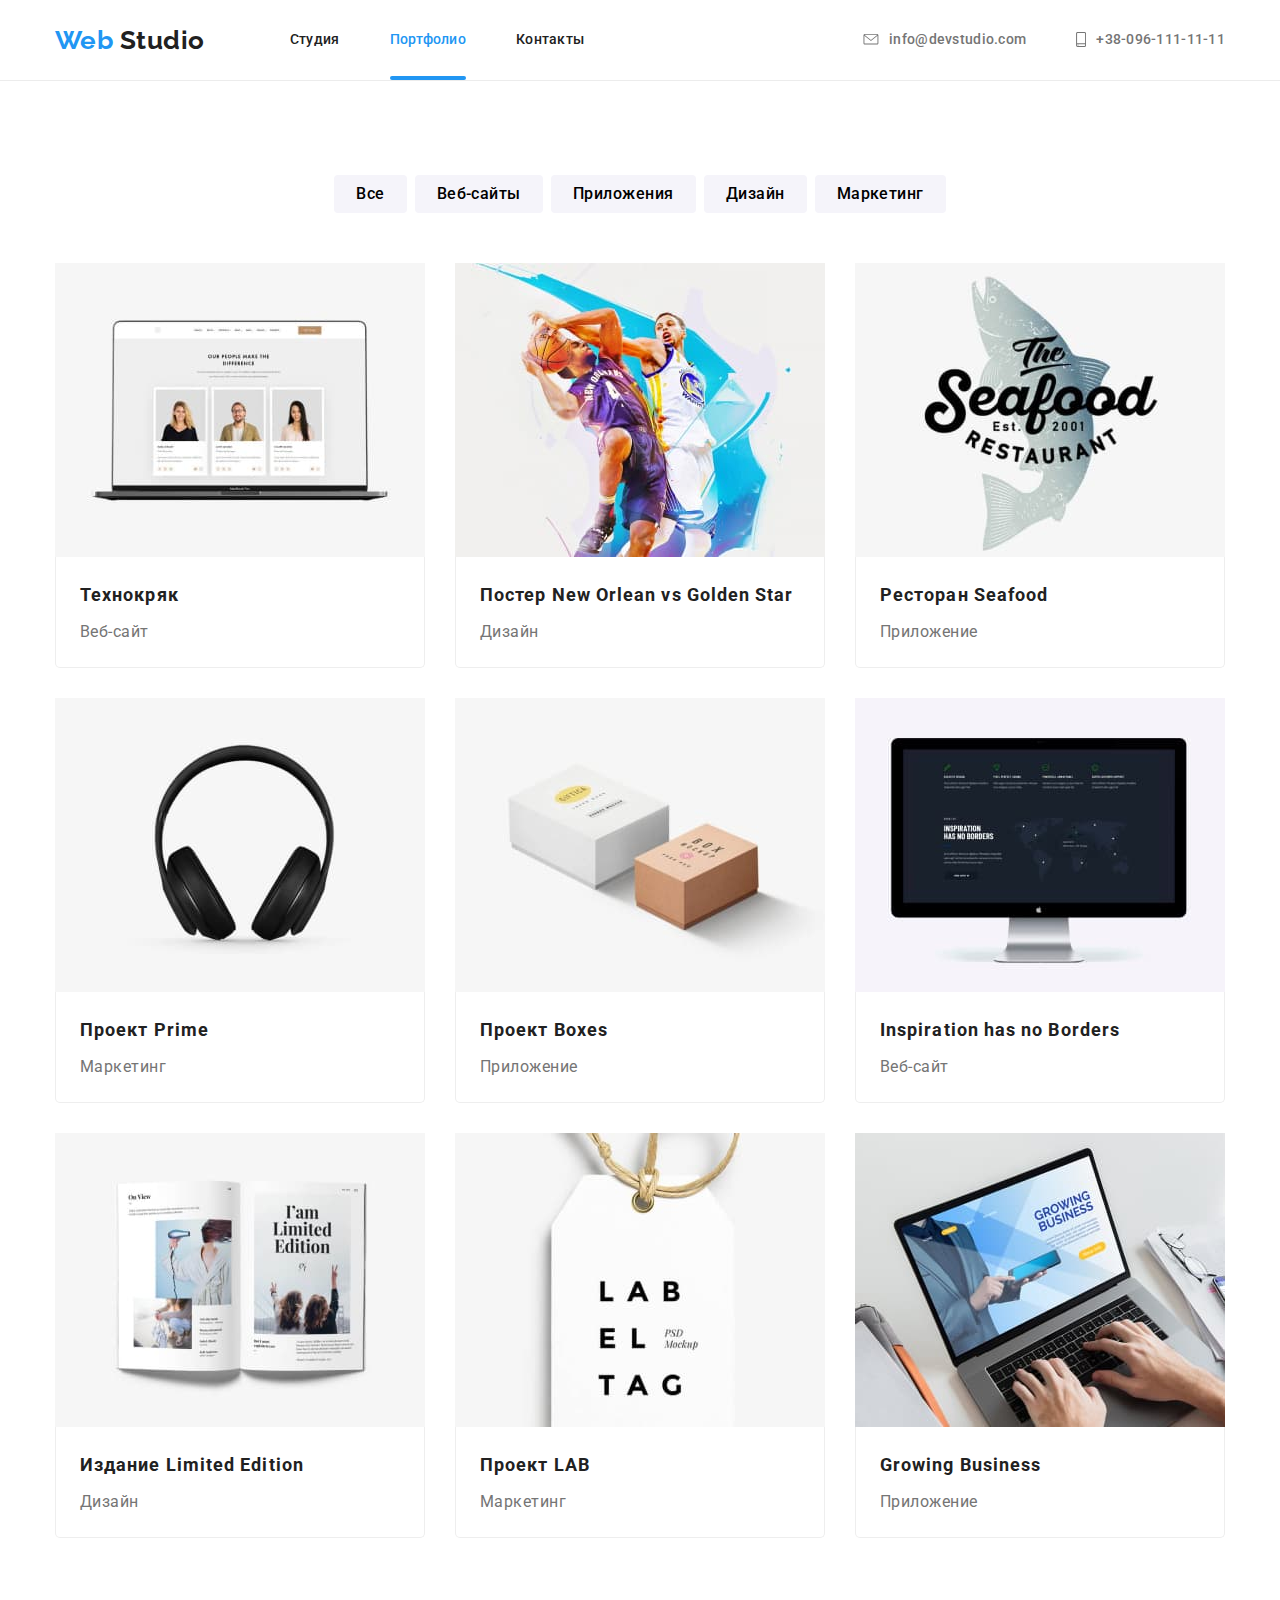
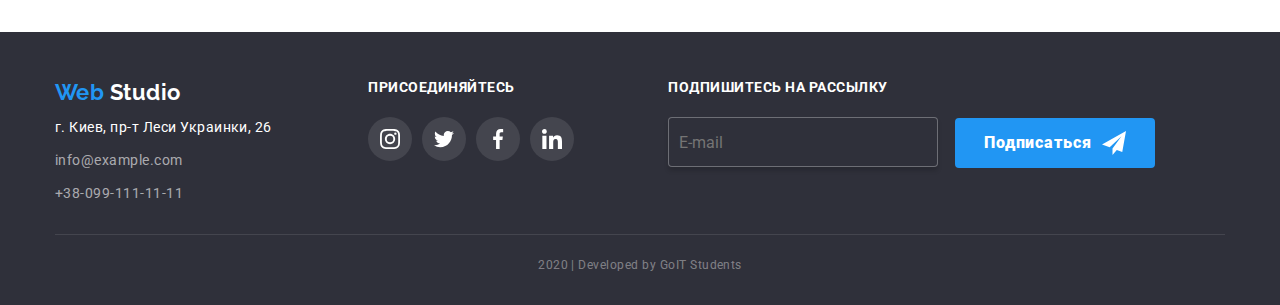
==== portfolio.html @ eb259136 "Делает копию седьмого дз" ====
<!DOCTYPE html>
<html lang="ru">
  <head>
    <meta charset="UTF-8" />
    <meta name="viewport" content="width=device-width, initial-scale=1.0" />
    <title>web studio</title>
    <link
      href="https://fonts.googleapis.com/css2?family=Raleway:wght@700&family=Roboto:wght@400;500;700;900&display=swap"
      rel="stylesheet"
    />
    <link
      rel="stylesheet"
      href="https://cdnjs.cloudflare.com/ajax/libs/modern-normalize/0.6.0/modern-normalize.min.css"
    />
    <link rel="stylesheet" href="./css/main.min.css" />
  </head>
  <body>
    <!-- Шапка сайта -->
    <header class="header">
      <div class="container style-header">
        <a href="./index.html" class="logo"> <span>web</span> studio </a>
        <nav>
          <ul class="navig">
            <li class="style">
              <a href="./index.html" class="link">Студия</a>
            </li>
            <li class="style">
              <a href="./portfolio.html" class="link link-current">Портфолио</a>
            </li>
            <li class="style"><a href="#" class="link">Контакты</a></li>
          </ul>
        </nav>
        <div class="contact">
          <ul class="navig">
            <li class="style">
              <a href="mailto:info@devstudio.com" class="link link-contact">
                <svg class="icon" width="16" height="11.2">
                  <use href="./images/sprite.svg#envelope"></use>
                </svg>
                info@devstudio.com</a
              >
            </li>
            <li class="style">
              <a href="tel:+380961111111" class="link link-contact">
                <svg class="icon" width="10" height="15">
                  <use href="./images/sprite.svg#smartphone"></use>
                </svg>
                +38-096-111-11-11</a
              >
            </li>
          </ul>
        </div>
      </div>
    </header>
    <main>
      <!-- Портфолио -->
      <section class="portfolio">
        <div class="container">
          <h1>Портфолио</h1>
          <ul class="choice">
            <li>
              <button type="button" class="choice-button">Все</button>
            </li>
            <li>
              <button type="button" class="choice-button">Веб-сайты</button>
            </li>
            <li>
              <button type="button" class="choice-button">Приложения</button>
            </li>
            <li>
              <button type="button" class="choice-button">Дизайн</button>
            </li>
            <li>
              <button type="button" class="choice-button">Маркетинг</button>
            </li>
          </ul>
          <ul class="choice-card">
            <li class="card-style">
              <a href="#">
                <div class="card-text">
                  <img
                    src="./images/img_1.jpg"
                    alt="Ноутбук"
                    width="370"
                    height="294"
                  />
                  <p class="text">
                    Технокряк это современная площадка распространения
                    коронавируса. Компании используют эту платформу для
                    цифрового шпионажа и атак на защищённые сервера конкурентов.
                  </p>
                </div>
                <div class="card-content">
                  <h2>Технокряк</h2>
                  <p>Веб-сайт</p>
                </div>
              </a>
            </li>
            <li class="card-style">
              <a href="#">
                <div class="card-text">
                  <img
                    src="./images/img_2.jpg"
                    alt="Баскетбол"
                    width="370"
                    height="294"
                  />
                  <p class="text">
                    Технокряк это современная площадка распространения
                    коронавируса. Компании используют эту платформу для
                    цифрового шпионажа и атак на защищённые сервера конкурентов.
                  </p>
                </div>
                <div class="card-content">
                  <h2>Постер New Orlean vs Golden Star</h2>
                  <p>Дизайн</p>
                </div>
              </a>
            </li>
            <li class="card-style">
              <a href="#">
                <div class="card-text">
                  <img
                    src="./images/img_3.jpg"
                    alt="Рыба"
                    width="370"
                    height="294"
                  />
                  <p class="text">
                    Технокряк это современная площадка распространения
                    коронавируса. Компании используют эту платформу для
                    цифрового шпионажа и атак на защищённые сервера конкурентов.
                  </p>
                </div>
                <div class="card-content">
                  <h2>Ресторан Seafood</h2>
                  <p>Приложение</p>
                </div>
              </a>
            </li>
            <li class="card-style">
              <a href="#">
                <div class="card-text">
                  <img
                    src="./images/img_4.jpg"
                    alt="Наушники"
                    width="370"
                    height="294"
                  />
                  <p class="text">
                    Технокряк это современная площадка распространения
                    коронавируса. Компании используют эту платформу для
                    цифрового шпионажа и атак на защищённые сервера конкурентов.
                  </p>
                </div>
                <div class="card-content">
                  <h2>Проект Prime</h2>
                  <p>Маркетинг</p>
                </div>
              </a>
            </li>
            <li class="card-style">
              <a href="#">
                <div class="card-text">
                  <img
                    src="./images/img_5.jpg"
                    alt="Две коробки"
                    width="370"
                    height="294"
                  />
                  <p class="text">
                    Технокряк это современная площадка распространения
                    коронавируса. Компании используют эту платформу для
                    цифрового шпионажа и атак на защищённые сервера конкурентов.
                  </p>
                </div>
                <div class="card-content">
                  <h2>Проект Boxes</h2>
                  <p>Приложение</p>
                </div>
              </a>
            </li>
            <li class="card-style">
              <a href="#">
                <div class="card-text">
                  <img
                    src="./images/img_6.jpg"
                    alt="Монитор"
                    width="370"
                    height="294"
                  />
                  <p class="text">
                    Технокряк это современная площадка распространения
                    коронавируса. Компании используют эту платформу для
                    цифрового шпионажа и атак на защищённые сервера конкурентов.
                  </p>
                </div>
                <div class="card-content">
                  <h2>Inspiration has no Borders</h2>
                  <p>Веб-сайт</p>
                </div>
              </a>
            </li>
            <li class="card-style">
              <a href="#">
                <div class="card-text">
                  <img
                    src="./images/img_7.jpg"
                    alt="Книга"
                    width="370"
                    height="294"
                  />
                  <p class="text">
                    Технокряк это современная площадка распространения
                    коронавируса. Компании используют эту платформу для
                    цифрового шпионажа и атак на защищённые сервера конкурентов.
                  </p>
                </div>
                <div class="card-content">
                  <h2>Издание Limited Edition</h2>
                  <p>Дизайн</p>
                </div>
              </a>
            </li>
            <li class="card-style">
              <a href="#">
                <div class="card-text">
                  <img
                    src="./images/img_8.jpg"
                    alt="Бирка"
                    width="370"
                    height="294"
                  />
                  <p class="text">
                    Технокряк это современная площадка распространения
                    коронавируса. Компании используют эту платформу для
                    цифрового шпионажа и атак на защищённые сервера конкурентов.
                  </p>
                </div>
                <div class="card-content">
                  <h2>Проект LAB</h2>
                  <p>Маркетинг</p>
                </div>
              </a>
            </li>
            <li class="card-style">
              <a href="#">
                <div class="card-text">
                  <img
                    src="./images/img_9.jpg"
                    alt="Ноутбук"
                    width="370"
                    height="294"
                  />
                  <p class="text">
                    Технокряк это современная площадка распространения
                    коронавируса. Компании используют эту платформу для
                    цифрового шпионажа и атак на защищённые сервера конкурентов.
                  </p>
                </div>
                <div class="card-content">
                  <h2>Growing Business</h2>
                  <p>Приложение</p>
                </div>
              </a>
            </li>
          </ul>
        </div>
      </section>
    </main>
    <!-- Подвал сайта -->
    <footer class="footer">
      <div class="container">
        <div class="footer-style">
          <div class="contacts-style">
            <a href="./index.html" class="footer-logo"
              ><span>web</span> studio</a
            >
            <address>
              <ul>
                <li class="address">г. Киев, пр-т Леси Украинки, 26</li>
                <li>
                  <a class="mail" href="mailto:info@example.com"
                    >info@example.com</a
                  >
                </li>
                <li>
                  <a class="tel" href="tel:+380991111111">+38-099-111-11-11</a>
                </li>
              </ul>
            </address>
          </div>
          <div class="social-style">
            <b>присоединяйтесь</b>
            <ul class="social">
              <li>
                <a href="https://www.instagram.com" class="main-link">
                  <svg width="20" height="20">
                    <use href="./images/sprite.svg#instagram"></use>
                  </svg>
                </a>
              </li>
              <li>
                <a href="https://www.twitter.com" class="main-link">
                  <svg width="20" height="20">
                    <use href="./images/sprite.svg#twitter"></use>
                  </svg>
                </a>
              </li>
              <li>
                <a href="https://www.facebook.com" class="main-link">
                  <svg width="20" height="20">
                    <use href="./images/sprite.svg#facebook"></use>
                  </svg>
                </a>
              </li>
              <li>
                <a href="https://www.linkedin.com" class="main-link">
                  <svg width="20" height="20">
                    <use href="./images/sprite.svg#linkedin"></use>
                  </svg>
                </a>
              </li>
            </ul>
          </div>
          <div class="form-style">
            <b>подпишитесь на рассылку</b>
            <input type="email" placeholder="E-mail" value="" name="email" />
            <button type="button" class="button-footer">Подписаться</button>
          </div>
        </div>
        <div>
          <p>2020 | Developed by GoIT Students</p>
        </div>
      </div>
    </footer>
  </body>
</html>
---- css/main.min.css ----
.header{background-color:#fff}body{color:#212121;background-color:#fff;font-family:roboto, sans-serif;letter-spacing:0.03em}a{text-decoration:none}ul{margin-top:0;margin-bottom:0;padding-left:0;list-style-type:none}h2{font-weight:700;font-size:36px;line-height:1.17;text-align:center}.container{margin-left:auto;margin-right:auto;width:1200px;padding-left:15px;padding-right:15px}img{display:block;width:100%;height:auto}.logo{margin-right:85px;color:#212121;font-family:Raleway, sans-serif;font-weight:700;font-size:26px;line-height:1.19;text-transform:capitalize}.logo span{color:#2196f3}.link{display:-webkit-box;display:-ms-flexbox;display:flex;position:relative;padding-top:32px;padding-bottom:32px;color:#212121;-webkit-transition-property:color;transition-property:color;-webkit-transition-duration:250ms;transition-duration:250ms;-webkit-transition-timing-function:cubic-bezier(0.4, 0, 0.2, 1);transition-timing-function:cubic-bezier(0.4, 0, 0.2, 1)}.link:focus,.link:hover,.link-current{color:#2196f3;fill:#2196f3}.navig .link-current::after{content:"";position:absolute;bottom:0;width:100%;height:4px;background-color:#2196f3;border-radius:2px}.link-contact{color:#757575;fill:#757575;display:-webkit-box;display:-ms-flexbox;display:flex;-webkit-box-align:center;-ms-flex-align:center;align-items:center;-webkit-transition-duration:250ms;transition-duration:250ms;-webkit-transition-timing-function:cubic-bezier(0.4, 0, 0.2, 1);transition-timing-function:cubic-bezier(0.4, 0, 0.2, 1)}.navig{display:-webkit-box;display:-ms-flexbox;display:flex;font-weight:500;font-size:14px;line-height:1.14;letter-spacing:0.02em}.navig .style+.style{margin-left:50px}.contact{margin-left:auto}.contact .icon{margin-right:10px;overflow:visible}.style-header{display:-webkit-box;display:-ms-flexbox;display:flex;-webkit-box-align:center;-ms-flex-align:center;align-items:center}.hero{text-align:center;height:600px;max-width:1600px;margin-left:auto;margin-right:auto;background-image:-webkit-gradient(linear, left top, right top, from(rgba(47,48,58,0.8)), to(rgba(47,48,58,0.8))),url(../images/hero.jpg);background-image:linear-gradient(to right, rgba(47,48,58,0.8), rgba(47,48,58,0.8)),url(../images/hero.jpg);background-repeat:no-repeat;background-position:center;background-size:cver}.hero h1{margin-top:0px;margin-bottom:46px;padding-top:200px;color:#fff;font-weight:900;font-size:44px;line-height:1.36;text-align:center;letter-spacing:0.06em;text-transform:uppercase}.button{border:4px solid #2196f3;border-radius:4px;padding:6px 28px;color:#fff;background-color:#2196f3;font-weight:700;font-size:16px;line-height:1.15;letter-spacing:0.06em}section.features{padding-top:94px;background-color:#fff}section.features ul{display:-webkit-box;display:-ms-flexbox;display:flex}section.features li{width:calc((100% - 30px * 3) / 4)}section.features li+li{margin-left:30px}section.features h2{font-size:0;margin-top:0}section.features h3{margin-top:0;margin-bottom:10px;font-weight:700;font-size:14px;line-height:1.14;text-transform:uppercase}section.features p{margin:0;color:#757575;font-size:14px;line-height:1.71}section.features a{display:block;width:270px;height:120px;margin-bottom:30px;background-color:#f5f4fa}section.features div.background{display:-webkit-box;display:-ms-flexbox;display:flex;-webkit-box-align:center;-ms-flex-align:center;align-items:center;-webkit-box-pack:center;-ms-flex-pack:center;justify-content:center;width:100%;height:120px;margin-bottom:30px;background:#f5f4fa;border-radius:4px}.background .icon{width:70px;height:70px}section.occupation{padding-bottom:94px;padding-top:94px}section.occupation h2{margin-top:0;margin-bottom:50px}section.occupation h3{margin:0;padding-top:27px;padding-bottom:27px;color:#fff;font-weight:700;font-size:14px;line-height:1.14;text-transform:uppercase}section.occupation ul{display:-webkit-box;display:-ms-flexbox;display:flex;padding:0}section.occupation li{position:relative;width:calc((100% - 30px * 2) / 3)}section.occupation li+li{margin-left:30px}.description{position:absolute;text-align:center;bottom:0;width:100%;height:70px;background:rgba(47,48,58,0.8)}section.team{padding-top:94px;padding-bottom:94px;background-color:#f5f4fa}section.team h2{margin-top:0;margin-bottom:50px}.card h3{margin-top:0;margin-bottom:10px;text-align:center;font-weight:500;font-size:16px;line-height:1.19}.team .card{display:-webkit-box;display:-ms-flexbox;display:flex}.team .card p{margin-top:0;margin-bottom:28px;text-align:center;font-size:16px;line-height:1.19;color:#757575}.team .card img{margin-bottom:30px}.team .card>li{padding-bottom:24px;width:calc((100% - 30px * 3) / 4);background-color:#fff;-webkit-box-shadow:0px 2px 1px rgba(0,0,0,0.2),0px 1px 1px rgba(0,0,0,0.14),0px 1px 3px rgba(0,0,0,0.12);box-shadow:0px 2px 1px rgba(0,0,0,0.2),0px 1px 1px rgba(0,0,0,0.14),0px 1px 3px rgba(0,0,0,0.12)}.team .card li+li{margin-left:30px}.team .social{display:-webkit-box;display:-ms-flexbox;display:flex;-webkit-box-pack:center;-ms-flex-pack:center;justify-content:center}.team .social li+li{margin-left:10px}.social-link{display:-webkit-box;display:-ms-flexbox;display:flex;width:44px;height:44px;-webkit-box-align:center;-ms-flex-align:center;align-items:center;-webkit-box-pack:center;-ms-flex-pack:center;justify-content:center;border-radius:50%;background-color:#fff;fill:#afb1b8;-webkit-transition-duration:250ms;transition-duration:250ms;-webkit-transition-timing-function:cubic-bezier(0.4, 0, 0.2, 1);transition-timing-function:cubic-bezier(0.4, 0, 0.2, 1)}.social-link:hover,.social-link:focus{background-color:#2196f3;fill:#fff}section.customer{padding-top:94px;padding-bottom:94px}section.customer h2{margin-top:0;margin-bottom:50px}section.customer ul{display:-webkit-box;display:-ms-flexbox;display:flex;padding:0}section.customer li{width:calc((100% - 30px * 5) / 6)}section.customer li+li{margin-left:30px}.customer-link{display:-webkit-box;display:-ms-flexbox;display:flex;-webkit-box-pack:center;-ms-flex-pack:center;justify-content:center;-webkit-box-align:center;-ms-flex-align:center;align-items:center;width:170px;height:90px;border:1px solid #afb1b8;border-radius:4px;fill:#afb1b8;-webkit-transition-property:fill, border;transition-property:fill, border;-webkit-transition-duration:250ms;transition-duration:250ms;-webkit-transition-timing-function:cubic-bezier(0.4, 0, 0.2, 1);transition-timing-function:cubic-bezier(0.4, 0, 0.2, 1)}.customer-link:hover,.customer-link:focus{border:1px solid #2196f3;fill:#2196f3}footer.footer{padding-top:48px;padding-bottom:28px;color:#fff;background-color:#2f303a}footer.footer p{display:block;margin:0;padding-top:18px;text-align:center;font-size:12px;line-height:2;color:rgba(255,255,255,0.4);border-top:1px solid rgba(255,255,255,0.1)}.footer-style{display:-webkit-box;display:-ms-flexbox;display:flex;-webkit-box-align:top;-ms-flex-align:top;align-items:top}.footer-logo{color:#ffffff;font-family:Raleway, sans-serif;font-weight:700;font-size:22px;line-height:1.18;text-transform:capitalize;display:block;margin-bottom:10px}.footer-logo span{color:#2196f3}.contacts-style{width:321px}.address{font-style:normal;font-size:14px;line-height:1.71}.address ul{padding-left:0}address li{padding-bottom:9px}address li:last-child{padding-bottom:28px}.mail{color:rgba(255,255,255,0.6);font-style:normal;font-size:14px;line-height:1.71;-webkit-transition-duration:250ms;transition-duration:250ms;-webkit-transition-timing-function:cubic-bezier(0.4, 0, 0.2, 1);transition-timing-function:cubic-bezier(0.4, 0, 0.2, 1)}.mail:hover,.mail:focus{color:#2196f3}.tel{color:rgba(255,255,255,0.6);font-style:normal;font-size:14px;line-height:1.71;-webkit-transition-duration:250ms;transition-duration:250ms;-webkit-transition-timing-function:cubic-bezier(0.4, 0, 0.2, 1);transition-timing-function:cubic-bezier(0.4, 0, 0.2, 1)}.tel:hover,.tel:focus{color:#2196f3}.footer .social{padding-left:0;display:-webkit-box;display:-ms-flexbox;display:flex;-webkit-box-pack:center;-ms-flex-pack:center;justify-content:center}.footer .social li+li{margin-left:10px}.main-link{display:-webkit-box;display:-ms-flexbox;display:flex;-webkit-box-pack:center;-ms-flex-pack:center;justify-content:center;-webkit-box-align:center;-ms-flex-align:center;align-items:center;width:44px;height:44px;border-radius:50%;background-color:rgba(255,255,255,0.1);fill:#fff;-webkit-transition-duration:250ms;transition-duration:250ms;-webkit-transition-timing-function:cubic-bezier(0.4, 0, 0.2, 1);transition-timing-function:cubic-bezier(0.4, 0, 0.2, 1)}.main-link:hover,.main-link:focus{background-color:#2196f3}.social-style{width:206px;margin-right:94px}.social-style b{margin-bottom:21px;font-weight:700;font-size:14px;line-height:1.14;text-transform:uppercase;display:block}.form-style{width:570px}.form-style input{background-color:#2f303a;color:#ffffff;width:270px;height:50px;border:1px solid rgba(255,255,255,0.3);-webkit-box-shadow:0px 4px 4px rgba(0,0,0,0.15);box-shadow:0px 4px 4px rgba(0,0,0,0.15);border-radius:4px;padding-left:10px}.form-style b{margin-bottom:21px;font-weight:700;font-size:14px;line-height:1.14;text-transform:uppercase;display:block}.button-footer{color:#ffffff;background-color:#2196f3;font-weight:900;font-size:16px;line-height:1.88;letter-spacing:0.06em;border:4px solid #2196f3;border-radius:4px;padding:6px 4px;min-width:200px;margin-left:12px;display:-webkit-inline-box;display:-ms-inline-flexbox;display:inline-flex;-webkit-box-align:center;-ms-flex-align:center;align-items:center;-webkit-box-pack:center;-ms-flex-pack:center;justify-content:center}.button-footer svg{margin-left:10px}.button-footer::after{content:"";height:24px;width:24px;margin-left:10px;background-image:url(../images/send.svg)}.subscription{position:relative;width:528px;height:581px;background:#ffffff;-webkit-box-shadow:0px 2px 1px rgba(0,0,0,0.2),0px 1px 1px rgba(0,0,0,0.14),0px 1px 3px rgba(0,0,0,0.12);box-shadow:0px 2px 1px rgba(0,0,0,0.2),0px 1px 1px rgba(0,0,0,0.14),0px 1px 3px rgba(0,0,0,0.12);border-radius:4px;padding:40px;margin-left:auto;margin-right:auto}.subscription p{margin-bottom:30px;margin-top:0;font-style:normal;font-weight:700;font-size:20px;line-height:1.15;text-align:center}.field{position:relative;height:40px;margin-bottom:30px;display:-webkit-box;display:-ms-flexbox;display:flex;-webkit-box-orient:vertical;-webkit-box-direction:normal;-ms-flex-direction:column;flex-direction:column}.field-entry{padding-top:10px;padding-bottom:10px;padding-left:40px;padding-right:16px;margin:0;border:1px solid rgba(33,33,33,0.2);-webkit-box-sizing:border-box;box-sizing:border-box;border-radius:4px}.field-entry:focus{border:1px solid #2196f3;outline:none}.field-text{position:absolute;top:50%;left:42px;-webkit-transform:translateY(-50%);transform:translateY(-50%);font-size:14px;line-height:1.14;letter-spacing:0.01em;color:#757575;-webkit-transition-property:-webkit-transform;transition-property:-webkit-transform;transition-property:transform;transition-property:transform, -webkit-transform;-webkit-transition-duration:250ms;transition-duration:250ms;-webkit-transition-timing-function:cubic-bezier(0.4, 0, 0.2, 1);transition-timing-function:cubic-bezier(0.4, 0, 0.2, 1)}.field-style{width:448px;height:120px;margin-bottom:20px}form textarea{resize:none;left:16px;height:100%;width:100%}.field-entry:focus ~ .field-icon,.field-entry:not(:placeholder-shown)+.field-icon{fill:#2196f3}.field-entry:focus+.field-text,.field-entry:not(:placeholder-shown)+.field-text{-webkit-transform:translate(-26px, -40px);transform:translate(-26px, -40px);color:#2196f3}.field-icon{position:absolute;top:50%;left:16px;-webkit-transform:translateY(-50%);transform:translateY(-50%);height:18px;width:18px;-webkit-transition-property:fill;transition-property:fill;-webkit-transition-duration:250ms;transition-duration:250ms;-webkit-transition-timing-function:cubic-bezier(0.4, 0, 0.2, 1);transition-timing-function:cubic-bezier(0.4, 0, 0.2, 1)}.conditions{display:-webkit-box;display:-ms-flexbox;display:flex;-webkit-box-align:center;-ms-flex-align:center;align-items:center;font-size:14px;line-height:1.71;letter-spacing:0.03em;color:#757575}.conditions a{text-decoration:underline;color:#2196f3}form button{display:block;margin-top:30px;-webkit-box-shadow:0px 4px 4px rgba(0,0,0,0.15);box-shadow:0px 4px 4px rgba(0,0,0,0.15);margin-left:auto;margin-right:auto}.close{position:absolute;top:8px;left:490px;width:30px;height:30px;border:1px solid rgba(0,0,0,0.1);border-radius:50%;margin:0;padding:6px;-webkit-box-shadow:none;box-shadow:none;background-color:#fff}.close:focus,.close:hover{fill:#2196f3}.close-icon{height:100%;width:100%;color:#000000;-webkit-transition-property:fill;transition-property:fill;-webkit-transition-duration:250ms;transition-duration:250ms;-webkit-transition-timing-function:cubic-bezier(0.4, 0, 0.2, 1);transition-timing-function:cubic-bezier(0.4, 0, 0.2, 1)}.icon-check{content:" ";display:inline-block;width:16px;height:15px;border:2px solid #212121;border-radius:2px;margin-right:8px;-webkit-transition-property:background-color, border-color;transition-property:background-color, border-color;-webkit-transition-duration:250ms;transition-duration:250ms;-webkit-transition-timing-function:cubic-bezier(0.4, 0, 0.2, 1);transition-timing-function:cubic-bezier(0.4, 0, 0.2, 1)}.check-box input[type="checkbox"]{position:absolute;width:1px;height:1px;margin:-1px;padding:0px;border:0px;clip:rect(0 0 0 0);overflow:hidden}.check-box input[type="checkbox"]:checked+.icon-check{background-color:#2196f3;background-image:url(..//images/icon-check.svg);background-size:contain;background-origin:border-box;border-color:#2196f3}.is-hidden{opacity:0;pointer-events:none}.backdrop{-webkit-transition-property:opacity;transition-property:opacity;-webkit-transition-duration:250ms;transition-duration:250ms;-webkit-transition-timing-function:cubic-bezier(0.4, 0, 0.2, 1);transition-timing-function:cubic-bezier(0.4, 0, 0.2, 1);position:fixed;top:0;left:0;width:100%;height:100%;background-color:rgba(0,0,0,0.2)}.background.is-hidden .modal{-webkit-transform:translate(-50%, -50%) scale(0.8);transform:translate(-50%, -50%) scale(0.8)}.modal{position:absolute;width:528px;height:581px;background-color:#fff;top:50%;left:50%;-webkit-transform:translate(-50%, -50%) scale(1);transform:translate(-50%, -50%) scale(1);border-radius:4px}section.portfolio{padding-top:94px;padding-bottom:94px;background-color:#fff;border-top:1px solid #ececec}section.portfolio h1{font-size:0px;margin:0}.portfolio .choice{display:-webkit-box;display:-ms-flexbox;display:flex;-webkit-box-pack:center;-ms-flex-pack:center;justify-content:center;padding-left:0;margin-bottom:50px}.portfolio .choice li+li{margin-left:8px}.choice-button{padding:2px 18px;font-weight:500;font-size:16px;line-height:1.63;letter-spacing:0.03em;background:#f5f4fa;border:4px solid #f5f4fa;border-radius:4px;-webkit-transition-duration:250ms;transition-duration:250ms;-webkit-transition-timing-function:cubic-bezier(0.4, 0, 0.2, 1);transition-timing-function:cubic-bezier(0.4, 0, 0.2, 1)}.choice-button:hover,.choice-button:focus{background:#2196f3;color:#fff;border:4px solid #2196f3;-webkit-box-shadow:0px 2px 2px rgba(0,0,0,0.12),0px 1px 2px rgba(0,0,0,0.08),0px 3px 1px rgba(0,0,0,0.1);box-shadow:0px 2px 2px rgba(0,0,0,0.12),0px 1px 2px rgba(0,0,0,0.08),0px 3px 1px rgba(0,0,0,0.1)}.choice-card{display:-webkit-box;display:-ms-flexbox;display:flex;padding-left:0;-ms-flex-wrap:wrap;flex-wrap:wrap}.choice-card li:nth-child(3n){margin-right:0}.choice-card li:nth-last-child(-n+3){margin-bottom:0}.card-style{margin-right:30px;margin-bottom:30px;width:calc((100% - 30px * 2) / 3);background:#fff;border-top-left-radius:5px;border-top-right-radius:5px;-webkit-transition-duration:250ms;transition-duration:250ms;-webkit-transition-timing-function:cubic-bezier(0.4, 0, 0.2, 1);transition-timing-function:cubic-bezier(0.4, 0, 0.2, 1)}.card-style:hover,.card-style:focus{-webkit-box-shadow:1px 4px 6px rgba(0,0,0,0.16),0px 4px 4px rgba(0,0,0,0.06),0px 1px 1px rgba(0,0,0,0.12);box-shadow:1px 4px 6px rgba(0,0,0,0.16),0px 4px 4px rgba(0,0,0,0.06),0px 1px 1px rgba(0,0,0,0.12)}.card-text{position:relative;overflow:hidden}.card-text .text{position:absolute;opacity:0;pointer-events:none;margin:0;width:100%;height:100%;padding-left:24px;padding-right:24px;padding-top:63px;padding-bottom:63px;font-size:18px;line-height:1.55;color:#fff;background-color:rgba(33,150,243,0.9);-webkit-transition-duration:250ms;transition-duration:250ms;-webkit-transition-timing-function:cubic-bezier(0.4, 0, 0.2, 1);transition-timing-function:cubic-bezier(0.4, 0, 0.2, 1)}.card-style:hover .text,.card-style:focus .text{opacity:1;-webkit-transform:translate(0, -100%);transform:translate(0, -100%)}.card-content{padding:20px 24px;border-right:1px solid #eeeeee;border-bottom:1px solid #eeeeee;border-left:1px solid #eeeeee;border-bottom-left-radius:5px;border-bottom-right-radius:5px}.card-content p{margin:0;font-size:16px;line-height:1.88;letter-spacing:0.03em;color:#757575}.card-content h2{margin-top:0;margin-bottom:4px;text-align:left;font-weight:700;font-size:18px;line-height:2;letter-spacing:0.06em;color:#212121}
/*# sourceMappingURL=main.min.css.map */
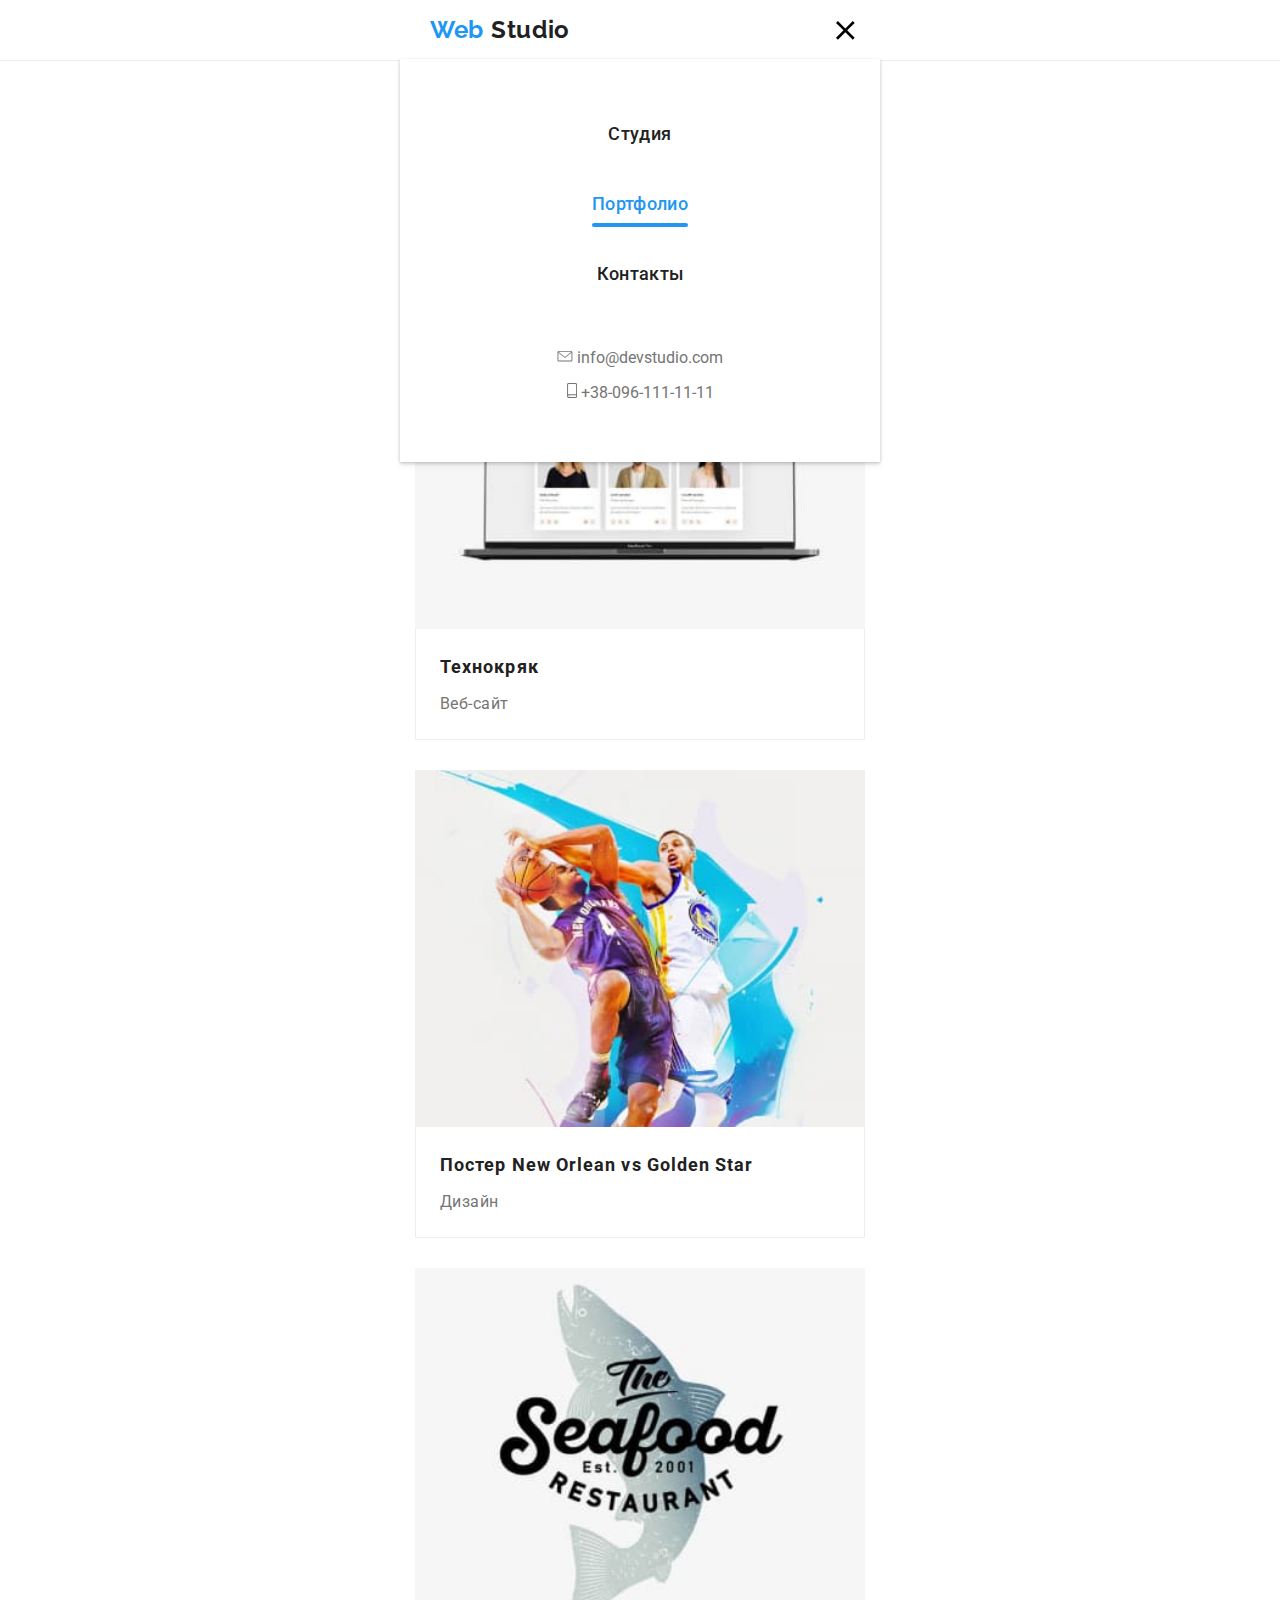
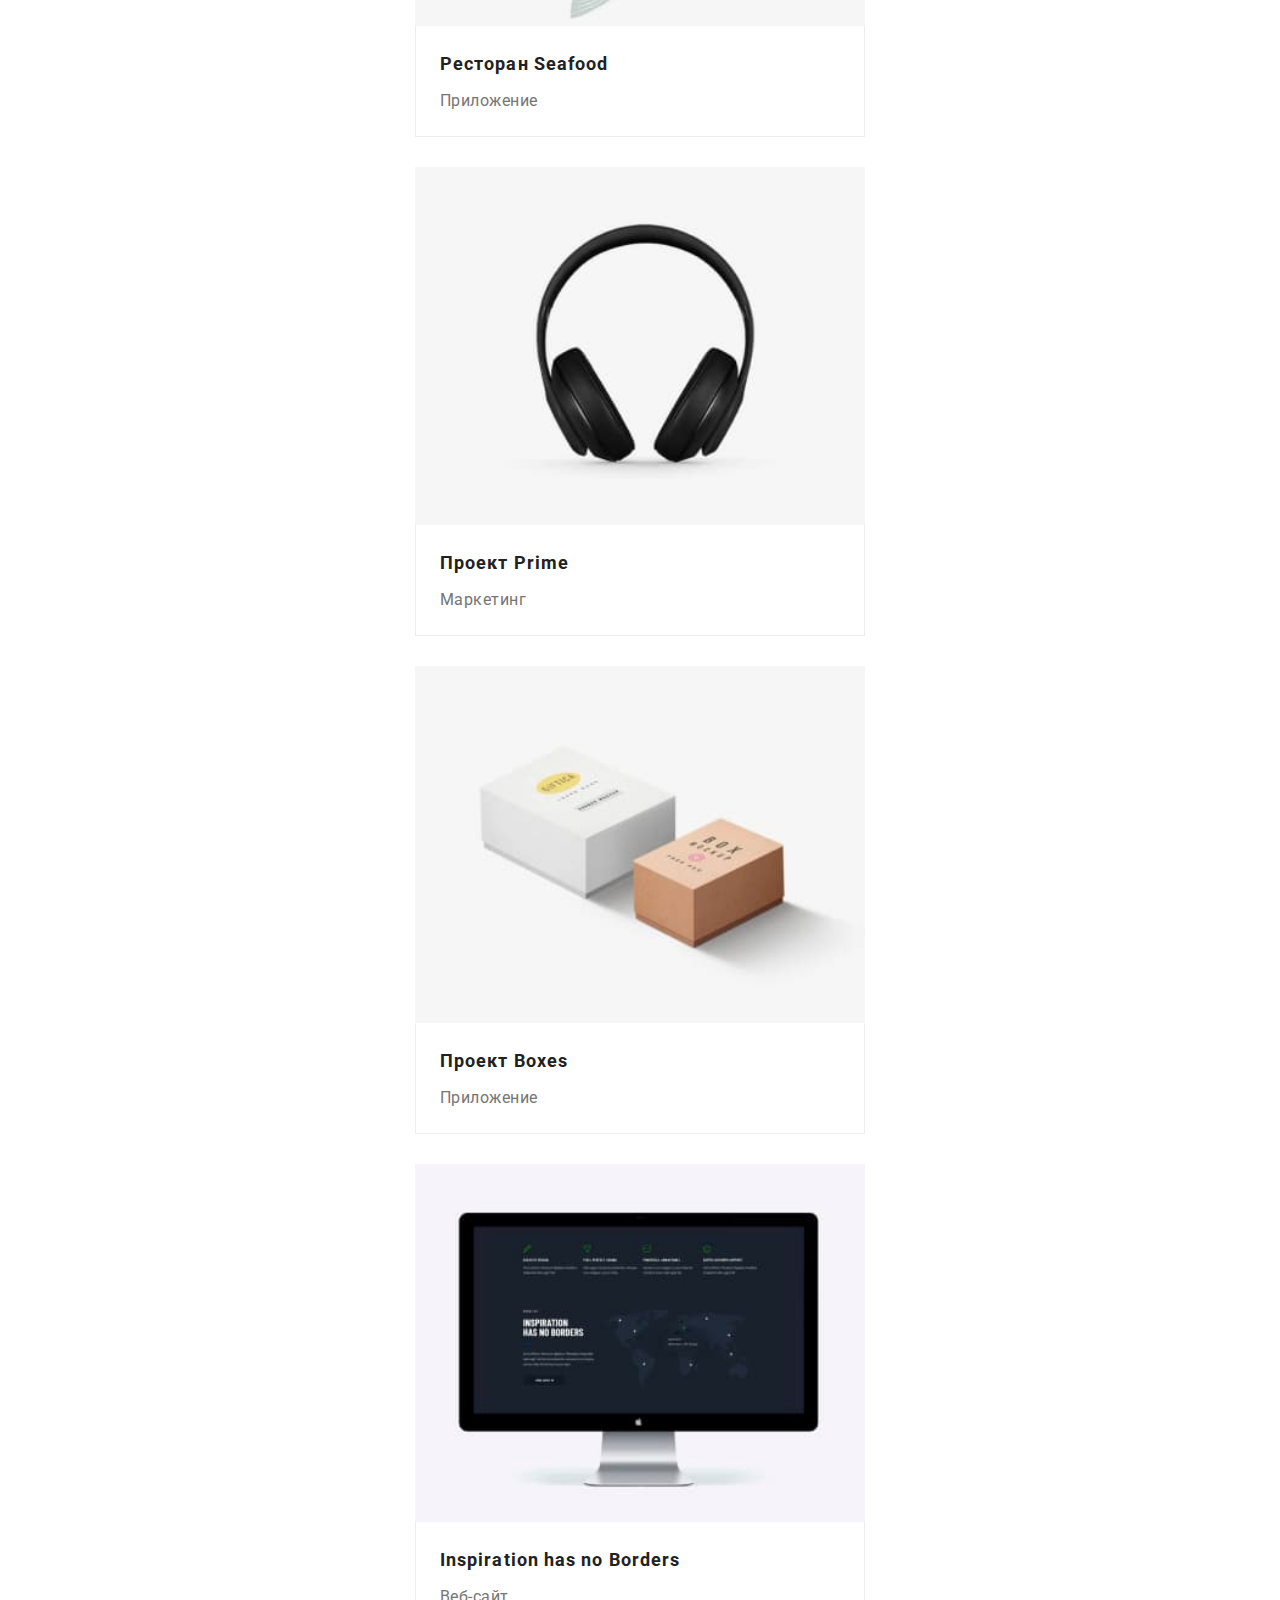
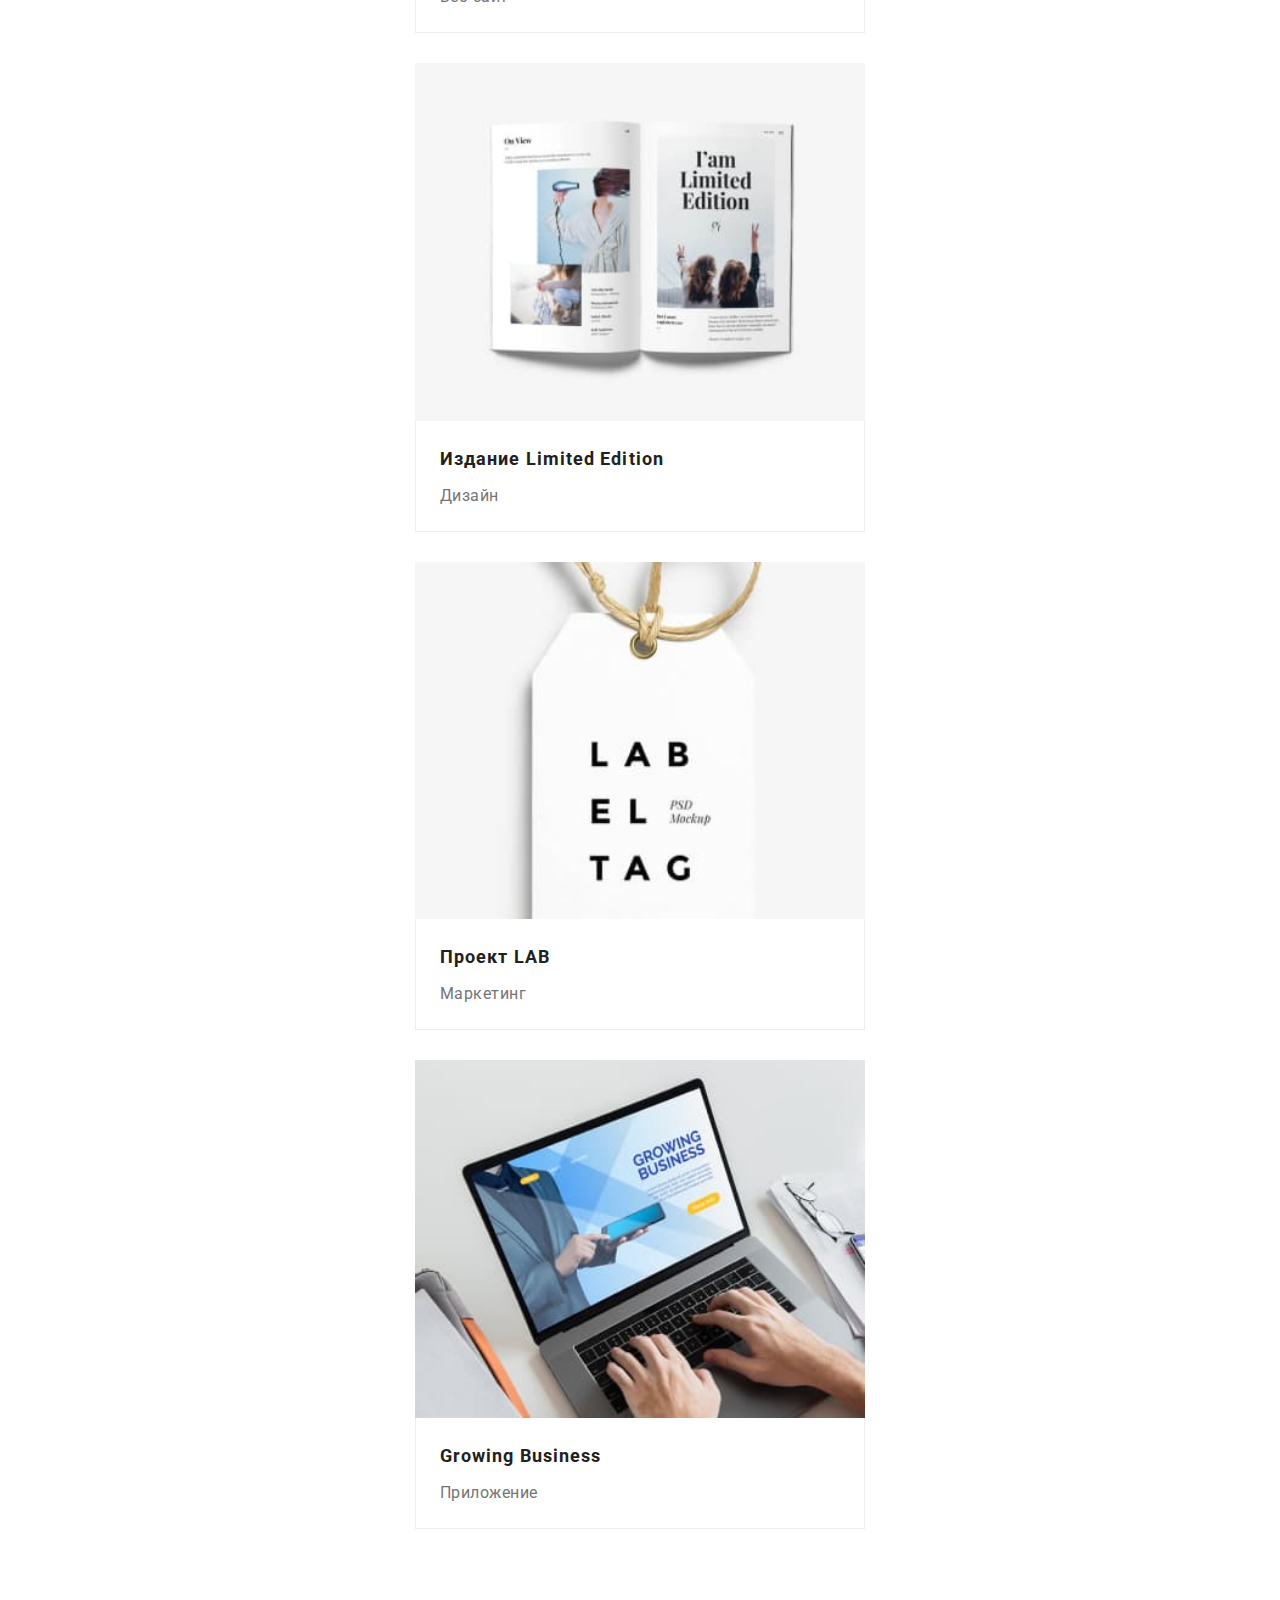
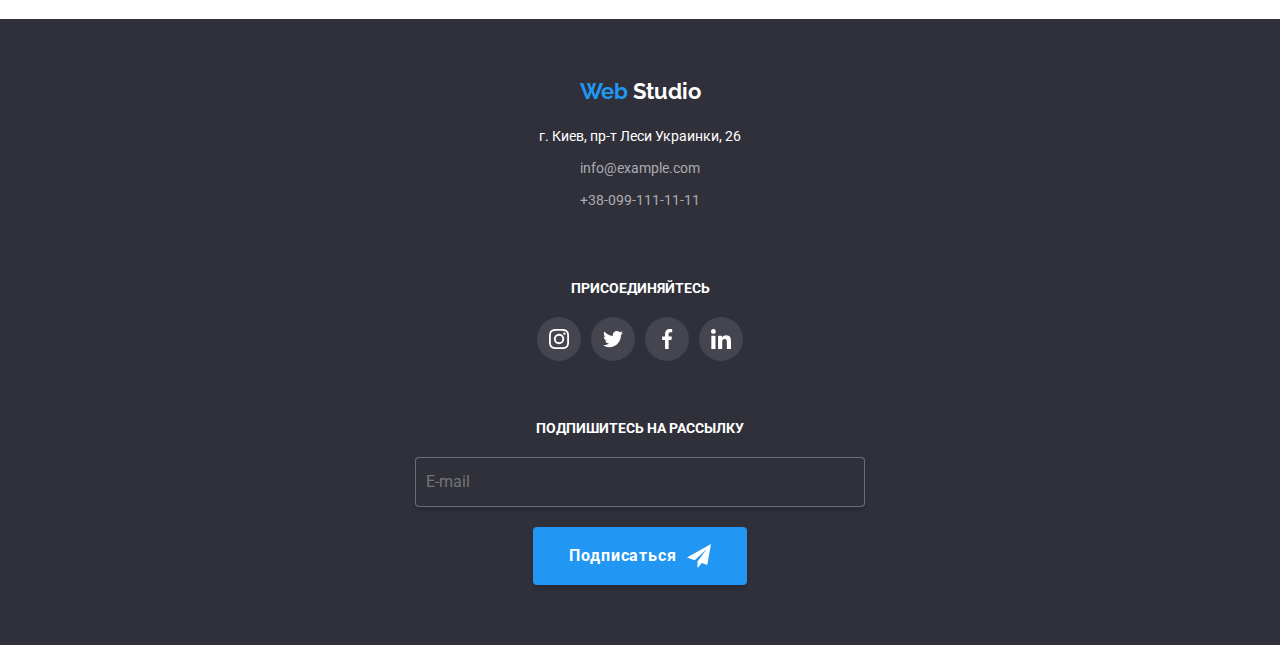
==== commit 244b3b6b: "Мобильная версия" ====
--- a/portfolio.html
+++ b/portfolio.html
@@ -19,36 +19,55 @@
     <header class="header">
       <div class="container style-header">
         <a href="./index.html" class="logo"> <span>web</span> studio </a>
-        <nav>
-          <ul class="navig">
-            <li class="style">
-              <a href="./index.html" class="link">Студия</a>
-            </li>
-            <li class="style">
-              <a href="./portfolio.html" class="link link-current">Портфолио</a>
-            </li>
-            <li class="style"><a href="#" class="link">Контакты</a></li>
-          </ul>
-        </nav>
-        <div class="contact">
-          <ul class="navig">
-            <li class="style">
-              <a href="mailto:info@devstudio.com" class="link link-contact">
-                <svg class="icon" width="16" height="11.2">
-                  <use href="./images/sprite.svg#envelope"></use>
-                </svg>
-                info@devstudio.com</a
-              >
-            </li>
-            <li class="style">
-              <a href="tel:+380961111111" class="link link-contact">
-                <svg class="icon" width="10" height="15">
-                  <use href="./images/sprite.svg#smartphone"></use>
-                </svg>
-                +38-096-111-11-11</a
-              >
-            </li>
-          </ul>
+        <button tupe="button" class="menu-button is-open" data-menu-button>
+          <svg
+            width="40px"
+            height="40px"
+            aria-label="Переключатель мобильного меню"
+            aria-expanded="false"
+            aria-controls="mob-menu"
+          >
+            <use class="icon-mob-menu" href="./images/sprite.svg#menu"></use>
+            <use
+              class="icon-mob-close"
+              href="./images/sprite.svg#close_menu"
+            ></use>
+          </svg>
+        </button>
+        <div class="mob-menu is-open" id="mob-menu" data-menu>
+          <nav>
+            <ul class="navig">
+              <li class="style">
+                <a href="./index.html" class="link">Студия</a>
+              </li>
+              <li class="style">
+                <a href="./portfolio.html" class="link link-current"
+                  >Портфолио</a
+                >
+              </li>
+              <li class="style"><a href="#" class="link">Контакты</a></li>
+            </ul>
+          </nav>
+          <div class="contact">
+            <ul class="navig">
+              <li class="style">
+                <a href="mailto:info@devstudio.com" class="link link-contact">
+                  <svg class="icon" width="16" height="11.2">
+                    <use href="./images/sprite.svg#envelope"></use>
+                  </svg>
+                  info@devstudio.com</a
+                >
+              </li>
+              <li class="style">
+                <a href="tel:+380961111111" class="link link-contact">
+                  <svg class="icon" width="10" height="15">
+                    <use href="./images/sprite.svg#smartphone"></use>
+                  </svg>
+                  +38-096-111-11-11</a
+                >
+              </li>
+            </ul>
+          </div>
         </div>
       </div>
     </header>
@@ -78,12 +97,7 @@
             <li class="card-style">
               <a href="#">
                 <div class="card-text">
-                  <img
-                    src="./images/img_1.jpg"
-                    alt="Ноутбук"
-                    width="370"
-                    height="294"
-                  />
+                  <img src="./images/img_1.jpg" alt="Ноутбук" />
                   <p class="text">
                     Технокряк это современная площадка распространения
                     коронавируса. Компании используют эту платформу для
@@ -99,12 +113,7 @@
             <li class="card-style">
               <a href="#">
                 <div class="card-text">
-                  <img
-                    src="./images/img_2.jpg"
-                    alt="Баскетбол"
-                    width="370"
-                    height="294"
-                  />
+                  <img src="./images/img_2.jpg" alt="Баскетбол" />
                   <p class="text">
                     Технокряк это современная площадка распространения
                     коронавируса. Компании используют эту платформу для
@@ -120,12 +129,7 @@
             <li class="card-style">
               <a href="#">
                 <div class="card-text">
-                  <img
-                    src="./images/img_3.jpg"
-                    alt="Рыба"
-                    width="370"
-                    height="294"
-                  />
+                  <img src="./images/img_3.jpg" alt="Рыба" />
                   <p class="text">
                     Технокряк это современная площадка распространения
                     коронавируса. Компании используют эту платформу для
@@ -141,12 +145,7 @@
             <li class="card-style">
               <a href="#">
                 <div class="card-text">
-                  <img
-                    src="./images/img_4.jpg"
-                    alt="Наушники"
-                    width="370"
-                    height="294"
-                  />
+                  <img src="./images/img_4.jpg" alt="Наушники" />
                   <p class="text">
                     Технокряк это современная площадка распространения
                     коронавируса. Компании используют эту платформу для
@@ -162,12 +161,7 @@
             <li class="card-style">
               <a href="#">
                 <div class="card-text">
-                  <img
-                    src="./images/img_5.jpg"
-                    alt="Две коробки"
-                    width="370"
-                    height="294"
-                  />
+                  <img src="./images/img_5.jpg" alt="Две коробки" />
                   <p class="text">
                     Технокряк это современная площадка распространения
                     коронавируса. Компании используют эту платформу для
@@ -183,12 +177,7 @@
             <li class="card-style">
               <a href="#">
                 <div class="card-text">
-                  <img
-                    src="./images/img_6.jpg"
-                    alt="Монитор"
-                    width="370"
-                    height="294"
-                  />
+                  <img src="./images/img_6.jpg" alt="Монитор" />
                   <p class="text">
                     Технокряк это современная площадка распространения
                     коронавируса. Компании используют эту платформу для
@@ -204,12 +193,7 @@
             <li class="card-style">
               <a href="#">
                 <div class="card-text">
-                  <img
-                    src="./images/img_7.jpg"
-                    alt="Книга"
-                    width="370"
-                    height="294"
-                  />
+                  <img src="./images/img_7.jpg" alt="Книга" />
                   <p class="text">
                     Технокряк это современная площадка распространения
                     коронавируса. Компании используют эту платформу для
@@ -225,12 +209,7 @@
             <li class="card-style">
               <a href="#">
                 <div class="card-text">
-                  <img
-                    src="./images/img_8.jpg"
-                    alt="Бирка"
-                    width="370"
-                    height="294"
-                  />
+                  <img src="./images/img_8.jpg" alt="Бирка" />
                   <p class="text">
                     Технокряк это современная площадка распространения
                     коронавируса. Компании используют эту платформу для
@@ -246,12 +225,7 @@
             <li class="card-style">
               <a href="#">
                 <div class="card-text">
-                  <img
-                    src="./images/img_9.jpg"
-                    alt="Ноутбук"
-                    width="370"
-                    height="294"
-                  />
+                  <img src="./images/img_9.jpg" alt="Ноутбук" />
                   <p class="text">
                     Технокряк это современная площадка распространения
                     коронавируса. Компании используют эту платформу для
@@ -326,7 +300,9 @@
           <div class="form-style">
             <b>подпишитесь на рассылку</b>
             <input type="email" placeholder="E-mail" value="" name="email" />
-            <button type="button" class="button-footer">Подписаться</button>
+            <button type="button" class="button button-footer">
+              Подписаться
+            </button>
           </div>
         </div>
         <div>
@@ -334,5 +310,6 @@
         </div>
       </div>
     </footer>
+    <script src="./js/menu.js"></script>
   </body>
 </html>
--- a/css/main.min.css
+++ b/css/main.min.css
@@ -1,2 +1,2 @@
-.header{background-color:#fff}body{color:#212121;background-color:#fff;font-family:roboto, sans-serif;letter-spacing:0.03em}a{text-decoration:none}ul{margin-top:0;margin-bottom:0;padding-left:0;list-style-type:none}h2{font-weight:700;font-size:36px;line-height:1.17;text-align:center}.container{margin-left:auto;margin-right:auto;width:1200px;padding-left:15px;padding-right:15px}img{display:block;width:100%;height:auto}.logo{margin-right:85px;color:#212121;font-family:Raleway, sans-serif;font-weight:700;font-size:26px;line-height:1.19;text-transform:capitalize}.logo span{color:#2196f3}.link{display:-webkit-box;display:-ms-flexbox;display:flex;position:relative;padding-top:32px;padding-bottom:32px;color:#212121;-webkit-transition-property:color;transition-property:color;-webkit-transition-duration:250ms;transition-duration:250ms;-webkit-transition-timing-function:cubic-bezier(0.4, 0, 0.2, 1);transition-timing-function:cubic-bezier(0.4, 0, 0.2, 1)}.link:focus,.link:hover,.link-current{color:#2196f3;fill:#2196f3}.navig .link-current::after{content:"";position:absolute;bottom:0;width:100%;height:4px;background-color:#2196f3;border-radius:2px}.link-contact{color:#757575;fill:#757575;display:-webkit-box;display:-ms-flexbox;display:flex;-webkit-box-align:center;-ms-flex-align:center;align-items:center;-webkit-transition-duration:250ms;transition-duration:250ms;-webkit-transition-timing-function:cubic-bezier(0.4, 0, 0.2, 1);transition-timing-function:cubic-bezier(0.4, 0, 0.2, 1)}.navig{display:-webkit-box;display:-ms-flexbox;display:flex;font-weight:500;font-size:14px;line-height:1.14;letter-spacing:0.02em}.navig .style+.style{margin-left:50px}.contact{margin-left:auto}.contact .icon{margin-right:10px;overflow:visible}.style-header{display:-webkit-box;display:-ms-flexbox;display:flex;-webkit-box-align:center;-ms-flex-align:center;align-items:center}.hero{text-align:center;height:600px;max-width:1600px;margin-left:auto;margin-right:auto;background-image:-webkit-gradient(linear, left top, right top, from(rgba(47,48,58,0.8)), to(rgba(47,48,58,0.8))),url(../images/hero.jpg);background-image:linear-gradient(to right, rgba(47,48,58,0.8), rgba(47,48,58,0.8)),url(../images/hero.jpg);background-repeat:no-repeat;background-position:center;background-size:cver}.hero h1{margin-top:0px;margin-bottom:46px;padding-top:200px;color:#fff;font-weight:900;font-size:44px;line-height:1.36;text-align:center;letter-spacing:0.06em;text-transform:uppercase}.button{border:4px solid #2196f3;border-radius:4px;padding:6px 28px;color:#fff;background-color:#2196f3;font-weight:700;font-size:16px;line-height:1.15;letter-spacing:0.06em}section.features{padding-top:94px;background-color:#fff}section.features ul{display:-webkit-box;display:-ms-flexbox;display:flex}section.features li{width:calc((100% - 30px * 3) / 4)}section.features li+li{margin-left:30px}section.features h2{font-size:0;margin-top:0}section.features h3{margin-top:0;margin-bottom:10px;font-weight:700;font-size:14px;line-height:1.14;text-transform:uppercase}section.features p{margin:0;color:#757575;font-size:14px;line-height:1.71}section.features a{display:block;width:270px;height:120px;margin-bottom:30px;background-color:#f5f4fa}section.features div.background{display:-webkit-box;display:-ms-flexbox;display:flex;-webkit-box-align:center;-ms-flex-align:center;align-items:center;-webkit-box-pack:center;-ms-flex-pack:center;justify-content:center;width:100%;height:120px;margin-bottom:30px;background:#f5f4fa;border-radius:4px}.background .icon{width:70px;height:70px}section.occupation{padding-bottom:94px;padding-top:94px}section.occupation h2{margin-top:0;margin-bottom:50px}section.occupation h3{margin:0;padding-top:27px;padding-bottom:27px;color:#fff;font-weight:700;font-size:14px;line-height:1.14;text-transform:uppercase}section.occupation ul{display:-webkit-box;display:-ms-flexbox;display:flex;padding:0}section.occupation li{position:relative;width:calc((100% - 30px * 2) / 3)}section.occupation li+li{margin-left:30px}.description{position:absolute;text-align:center;bottom:0;width:100%;height:70px;background:rgba(47,48,58,0.8)}section.team{padding-top:94px;padding-bottom:94px;background-color:#f5f4fa}section.team h2{margin-top:0;margin-bottom:50px}.card h3{margin-top:0;margin-bottom:10px;text-align:center;font-weight:500;font-size:16px;line-height:1.19}.team .card{display:-webkit-box;display:-ms-flexbox;display:flex}.team .card p{margin-top:0;margin-bottom:28px;text-align:center;font-size:16px;line-height:1.19;color:#757575}.team .card img{margin-bottom:30px}.team .card>li{padding-bottom:24px;width:calc((100% - 30px * 3) / 4);background-color:#fff;-webkit-box-shadow:0px 2px 1px rgba(0,0,0,0.2),0px 1px 1px rgba(0,0,0,0.14),0px 1px 3px rgba(0,0,0,0.12);box-shadow:0px 2px 1px rgba(0,0,0,0.2),0px 1px 1px rgba(0,0,0,0.14),0px 1px 3px rgba(0,0,0,0.12)}.team .card li+li{margin-left:30px}.team .social{display:-webkit-box;display:-ms-flexbox;display:flex;-webkit-box-pack:center;-ms-flex-pack:center;justify-content:center}.team .social li+li{margin-left:10px}.social-link{display:-webkit-box;display:-ms-flexbox;display:flex;width:44px;height:44px;-webkit-box-align:center;-ms-flex-align:center;align-items:center;-webkit-box-pack:center;-ms-flex-pack:center;justify-content:center;border-radius:50%;background-color:#fff;fill:#afb1b8;-webkit-transition-duration:250ms;transition-duration:250ms;-webkit-transition-timing-function:cubic-bezier(0.4, 0, 0.2, 1);transition-timing-function:cubic-bezier(0.4, 0, 0.2, 1)}.social-link:hover,.social-link:focus{background-color:#2196f3;fill:#fff}section.customer{padding-top:94px;padding-bottom:94px}section.customer h2{margin-top:0;margin-bottom:50px}section.customer ul{display:-webkit-box;display:-ms-flexbox;display:flex;padding:0}section.customer li{width:calc((100% - 30px * 5) / 6)}section.customer li+li{margin-left:30px}.customer-link{display:-webkit-box;display:-ms-flexbox;display:flex;-webkit-box-pack:center;-ms-flex-pack:center;justify-content:center;-webkit-box-align:center;-ms-flex-align:center;align-items:center;width:170px;height:90px;border:1px solid #afb1b8;border-radius:4px;fill:#afb1b8;-webkit-transition-property:fill, border;transition-property:fill, border;-webkit-transition-duration:250ms;transition-duration:250ms;-webkit-transition-timing-function:cubic-bezier(0.4, 0, 0.2, 1);transition-timing-function:cubic-bezier(0.4, 0, 0.2, 1)}.customer-link:hover,.customer-link:focus{border:1px solid #2196f3;fill:#2196f3}footer.footer{padding-top:48px;padding-bottom:28px;color:#fff;background-color:#2f303a}footer.footer p{display:block;margin:0;padding-top:18px;text-align:center;font-size:12px;line-height:2;color:rgba(255,255,255,0.4);border-top:1px solid rgba(255,255,255,0.1)}.footer-style{display:-webkit-box;display:-ms-flexbox;display:flex;-webkit-box-align:top;-ms-flex-align:top;align-items:top}.footer-logo{color:#ffffff;font-family:Raleway, sans-serif;font-weight:700;font-size:22px;line-height:1.18;text-transform:capitalize;display:block;margin-bottom:10px}.footer-logo span{color:#2196f3}.contacts-style{width:321px}.address{font-style:normal;font-size:14px;line-height:1.71}.address ul{padding-left:0}address li{padding-bottom:9px}address li:last-child{padding-bottom:28px}.mail{color:rgba(255,255,255,0.6);font-style:normal;font-size:14px;line-height:1.71;-webkit-transition-duration:250ms;transition-duration:250ms;-webkit-transition-timing-function:cubic-bezier(0.4, 0, 0.2, 1);transition-timing-function:cubic-bezier(0.4, 0, 0.2, 1)}.mail:hover,.mail:focus{color:#2196f3}.tel{color:rgba(255,255,255,0.6);font-style:normal;font-size:14px;line-height:1.71;-webkit-transition-duration:250ms;transition-duration:250ms;-webkit-transition-timing-function:cubic-bezier(0.4, 0, 0.2, 1);transition-timing-function:cubic-bezier(0.4, 0, 0.2, 1)}.tel:hover,.tel:focus{color:#2196f3}.footer .social{padding-left:0;display:-webkit-box;display:-ms-flexbox;display:flex;-webkit-box-pack:center;-ms-flex-pack:center;justify-content:center}.footer .social li+li{margin-left:10px}.main-link{display:-webkit-box;display:-ms-flexbox;display:flex;-webkit-box-pack:center;-ms-flex-pack:center;justify-content:center;-webkit-box-align:center;-ms-flex-align:center;align-items:center;width:44px;height:44px;border-radius:50%;background-color:rgba(255,255,255,0.1);fill:#fff;-webkit-transition-duration:250ms;transition-duration:250ms;-webkit-transition-timing-function:cubic-bezier(0.4, 0, 0.2, 1);transition-timing-function:cubic-bezier(0.4, 0, 0.2, 1)}.main-link:hover,.main-link:focus{background-color:#2196f3}.social-style{width:206px;margin-right:94px}.social-style b{margin-bottom:21px;font-weight:700;font-size:14px;line-height:1.14;text-transform:uppercase;display:block}.form-style{width:570px}.form-style input{background-color:#2f303a;color:#ffffff;width:270px;height:50px;border:1px solid rgba(255,255,255,0.3);-webkit-box-shadow:0px 4px 4px rgba(0,0,0,0.15);box-shadow:0px 4px 4px rgba(0,0,0,0.15);border-radius:4px;padding-left:10px}.form-style b{margin-bottom:21px;font-weight:700;font-size:14px;line-height:1.14;text-transform:uppercase;display:block}.button-footer{color:#ffffff;background-color:#2196f3;font-weight:900;font-size:16px;line-height:1.88;letter-spacing:0.06em;border:4px solid #2196f3;border-radius:4px;padding:6px 4px;min-width:200px;margin-left:12px;display:-webkit-inline-box;display:-ms-inline-flexbox;display:inline-flex;-webkit-box-align:center;-ms-flex-align:center;align-items:center;-webkit-box-pack:center;-ms-flex-pack:center;justify-content:center}.button-footer svg{margin-left:10px}.button-footer::after{content:"";height:24px;width:24px;margin-left:10px;background-image:url(../images/send.svg)}.subscription{position:relative;width:528px;height:581px;background:#ffffff;-webkit-box-shadow:0px 2px 1px rgba(0,0,0,0.2),0px 1px 1px rgba(0,0,0,0.14),0px 1px 3px rgba(0,0,0,0.12);box-shadow:0px 2px 1px rgba(0,0,0,0.2),0px 1px 1px rgba(0,0,0,0.14),0px 1px 3px rgba(0,0,0,0.12);border-radius:4px;padding:40px;margin-left:auto;margin-right:auto}.subscription p{margin-bottom:30px;margin-top:0;font-style:normal;font-weight:700;font-size:20px;line-height:1.15;text-align:center}.field{position:relative;height:40px;margin-bottom:30px;display:-webkit-box;display:-ms-flexbox;display:flex;-webkit-box-orient:vertical;-webkit-box-direction:normal;-ms-flex-direction:column;flex-direction:column}.field-entry{padding-top:10px;padding-bottom:10px;padding-left:40px;padding-right:16px;margin:0;border:1px solid rgba(33,33,33,0.2);-webkit-box-sizing:border-box;box-sizing:border-box;border-radius:4px}.field-entry:focus{border:1px solid #2196f3;outline:none}.field-text{position:absolute;top:50%;left:42px;-webkit-transform:translateY(-50%);transform:translateY(-50%);font-size:14px;line-height:1.14;letter-spacing:0.01em;color:#757575;-webkit-transition-property:-webkit-transform;transition-property:-webkit-transform;transition-property:transform;transition-property:transform, -webkit-transform;-webkit-transition-duration:250ms;transition-duration:250ms;-webkit-transition-timing-function:cubic-bezier(0.4, 0, 0.2, 1);transition-timing-function:cubic-bezier(0.4, 0, 0.2, 1)}.field-style{width:448px;height:120px;margin-bottom:20px}form textarea{resize:none;left:16px;height:100%;width:100%}.field-entry:focus ~ .field-icon,.field-entry:not(:placeholder-shown)+.field-icon{fill:#2196f3}.field-entry:focus+.field-text,.field-entry:not(:placeholder-shown)+.field-text{-webkit-transform:translate(-26px, -40px);transform:translate(-26px, -40px);color:#2196f3}.field-icon{position:absolute;top:50%;left:16px;-webkit-transform:translateY(-50%);transform:translateY(-50%);height:18px;width:18px;-webkit-transition-property:fill;transition-property:fill;-webkit-transition-duration:250ms;transition-duration:250ms;-webkit-transition-timing-function:cubic-bezier(0.4, 0, 0.2, 1);transition-timing-function:cubic-bezier(0.4, 0, 0.2, 1)}.conditions{display:-webkit-box;display:-ms-flexbox;display:flex;-webkit-box-align:center;-ms-flex-align:center;align-items:center;font-size:14px;line-height:1.71;letter-spacing:0.03em;color:#757575}.conditions a{text-decoration:underline;color:#2196f3}form button{display:block;margin-top:30px;-webkit-box-shadow:0px 4px 4px rgba(0,0,0,0.15);box-shadow:0px 4px 4px rgba(0,0,0,0.15);margin-left:auto;margin-right:auto}.close{position:absolute;top:8px;left:490px;width:30px;height:30px;border:1px solid rgba(0,0,0,0.1);border-radius:50%;margin:0;padding:6px;-webkit-box-shadow:none;box-shadow:none;background-color:#fff}.close:focus,.close:hover{fill:#2196f3}.close-icon{height:100%;width:100%;color:#000000;-webkit-transition-property:fill;transition-property:fill;-webkit-transition-duration:250ms;transition-duration:250ms;-webkit-transition-timing-function:cubic-bezier(0.4, 0, 0.2, 1);transition-timing-function:cubic-bezier(0.4, 0, 0.2, 1)}.icon-check{content:" ";display:inline-block;width:16px;height:15px;border:2px solid #212121;border-radius:2px;margin-right:8px;-webkit-transition-property:background-color, border-color;transition-property:background-color, border-color;-webkit-transition-duration:250ms;transition-duration:250ms;-webkit-transition-timing-function:cubic-bezier(0.4, 0, 0.2, 1);transition-timing-function:cubic-bezier(0.4, 0, 0.2, 1)}.check-box input[type="checkbox"]{position:absolute;width:1px;height:1px;margin:-1px;padding:0px;border:0px;clip:rect(0 0 0 0);overflow:hidden}.check-box input[type="checkbox"]:checked+.icon-check{background-color:#2196f3;background-image:url(..//images/icon-check.svg);background-size:contain;background-origin:border-box;border-color:#2196f3}.is-hidden{opacity:0;pointer-events:none}.backdrop{-webkit-transition-property:opacity;transition-property:opacity;-webkit-transition-duration:250ms;transition-duration:250ms;-webkit-transition-timing-function:cubic-bezier(0.4, 0, 0.2, 1);transition-timing-function:cubic-bezier(0.4, 0, 0.2, 1);position:fixed;top:0;left:0;width:100%;height:100%;background-color:rgba(0,0,0,0.2)}.background.is-hidden .modal{-webkit-transform:translate(-50%, -50%) scale(0.8);transform:translate(-50%, -50%) scale(0.8)}.modal{position:absolute;width:528px;height:581px;background-color:#fff;top:50%;left:50%;-webkit-transform:translate(-50%, -50%) scale(1);transform:translate(-50%, -50%) scale(1);border-radius:4px}section.portfolio{padding-top:94px;padding-bottom:94px;background-color:#fff;border-top:1px solid #ececec}section.portfolio h1{font-size:0px;margin:0}.portfolio .choice{display:-webkit-box;display:-ms-flexbox;display:flex;-webkit-box-pack:center;-ms-flex-pack:center;justify-content:center;padding-left:0;margin-bottom:50px}.portfolio .choice li+li{margin-left:8px}.choice-button{padding:2px 18px;font-weight:500;font-size:16px;line-height:1.63;letter-spacing:0.03em;background:#f5f4fa;border:4px solid #f5f4fa;border-radius:4px;-webkit-transition-duration:250ms;transition-duration:250ms;-webkit-transition-timing-function:cubic-bezier(0.4, 0, 0.2, 1);transition-timing-function:cubic-bezier(0.4, 0, 0.2, 1)}.choice-button:hover,.choice-button:focus{background:#2196f3;color:#fff;border:4px solid #2196f3;-webkit-box-shadow:0px 2px 2px rgba(0,0,0,0.12),0px 1px 2px rgba(0,0,0,0.08),0px 3px 1px rgba(0,0,0,0.1);box-shadow:0px 2px 2px rgba(0,0,0,0.12),0px 1px 2px rgba(0,0,0,0.08),0px 3px 1px rgba(0,0,0,0.1)}.choice-card{display:-webkit-box;display:-ms-flexbox;display:flex;padding-left:0;-ms-flex-wrap:wrap;flex-wrap:wrap}.choice-card li:nth-child(3n){margin-right:0}.choice-card li:nth-last-child(-n+3){margin-bottom:0}.card-style{margin-right:30px;margin-bottom:30px;width:calc((100% - 30px * 2) / 3);background:#fff;border-top-left-radius:5px;border-top-right-radius:5px;-webkit-transition-duration:250ms;transition-duration:250ms;-webkit-transition-timing-function:cubic-bezier(0.4, 0, 0.2, 1);transition-timing-function:cubic-bezier(0.4, 0, 0.2, 1)}.card-style:hover,.card-style:focus{-webkit-box-shadow:1px 4px 6px rgba(0,0,0,0.16),0px 4px 4px rgba(0,0,0,0.06),0px 1px 1px rgba(0,0,0,0.12);box-shadow:1px 4px 6px rgba(0,0,0,0.16),0px 4px 4px rgba(0,0,0,0.06),0px 1px 1px rgba(0,0,0,0.12)}.card-text{position:relative;overflow:hidden}.card-text .text{position:absolute;opacity:0;pointer-events:none;margin:0;width:100%;height:100%;padding-left:24px;padding-right:24px;padding-top:63px;padding-bottom:63px;font-size:18px;line-height:1.55;color:#fff;background-color:rgba(33,150,243,0.9);-webkit-transition-duration:250ms;transition-duration:250ms;-webkit-transition-timing-function:cubic-bezier(0.4, 0, 0.2, 1);transition-timing-function:cubic-bezier(0.4, 0, 0.2, 1)}.card-style:hover .text,.card-style:focus .text{opacity:1;-webkit-transform:translate(0, -100%);transform:translate(0, -100%)}.card-content{padding:20px 24px;border-right:1px solid #eeeeee;border-bottom:1px solid #eeeeee;border-left:1px solid #eeeeee;border-bottom-left-radius:5px;border-bottom-right-radius:5px}.card-content p{margin:0;font-size:16px;line-height:1.88;letter-spacing:0.03em;color:#757575}.card-content h2{margin-top:0;margin-bottom:4px;text-align:left;font-weight:700;font-size:18px;line-height:2;letter-spacing:0.06em;color:#212121}
+body{color:#212121;background-color:#fff;font-family:roboto, sans-serif}a{text-decoration:none}ul{margin-top:0;margin-bottom:0;padding-left:0;list-style-type:none}img{display:block;width:100%;height:auto}.container{margin-left:auto;margin-right:auto;padding-left:15px;padding-right:15px}@media screen and (min-width: 480px){.container{width:480px}}.header{background-color:#fff}.logo{display:block;color:#212121;font-family:Raleway, sans-serif;font-weight:700;font-size:24px;line-height:1.16;letter-spacing:0.03em;text-transform:capitalize}.logo span{color:#2196f3}@media screen and (min-width: 480px){.logo span{margin-top:auto;margin-bottom:auto;margin-left:15px}}.style-header{position:relative;display:-webkit-box;display:-ms-flexbox;display:flex;-webkit-box-align:center;-ms-flex-align:center;align-items:center;height:60px;border-bottom:1px solid #ececec}.mob-menu{position:absolute;z-index:999;top:100%;left:0;width:100%;display:none;text-align:center;background:#fff;-webkit-box-shadow:0px 1px 3px rgba(0,0,0,0.16),0px 2px 4px rgba(0,0,0,0.08),0px 4px 8px rgba(0,0,0,0.04);box-shadow:0px 1px 3px rgba(0,0,0,0.16),0px 2px 4px rgba(0,0,0,0.08),0px 4px 8px rgba(0,0,0,0.04)}.mob-menu.is-open{display:block}.menu-button{display:-webkit-inline-box;display:-ms-inline-flexbox;display:inline-flex;margin-left:auto;margin-right:0;padding:0;border:none;background-color:transparent;-webkit-transition-property:fill;transition-property:fill;-webkit-transition-duration:250ms;transition-duration:250ms;-webkit-transition-timing-function:cubic-bezier(0.4, 0, 0.2, 1);transition-timing-function:cubic-bezier(0.4, 0, 0.2, 1)}.menu-button.is-open .icon-mob-close{display:block}.menu-button.is-open .icon-mob-menu{display:none}.menu-button:hover,.menu-button:focus{fill:#2196f3}.icon-mob-close{display:none}nav .navig{font-weight:500;font-size:18px;line-height:1.66;letter-spacing:0.02em;padding-top:30px;padding-bottom:30px;margin-top:30px}nav .navig a{position:relative;display:inline-block}nav .navig li+li{margin-top:40px}.navig .link-current::after{content:"";position:absolute;top:calc(100% + 4px);left:0;width:100%;height:4px;background-color:#2196f3;border-radius:2px}.link{color:#212121;-webkit-transition-property:color;transition-property:color;-webkit-transition-duration:250ms;transition-duration:250ms;-webkit-transition-timing-function:cubic-bezier(0.4, 0, 0.2, 1);transition-timing-function:cubic-bezier(0.4, 0, 0.2, 1)}.link:focus,.link:hover,.link.link-current{color:#2196f3;fill:#2196f3}.contact{padding-top:30px;padding-bottom:30px;margin-bottom:30px}.contact li{display:block}.contact li+li{margin-top:16px}.link-contact{color:#757575;fill:#757575}.hero{text-align:center;height:480px;max-width:1600px;margin-left:auto;margin-right:auto;background-image:-webkit-gradient(linear, left top, right top, from(rgba(47,48,58,0.8)), to(rgba(47,48,58,0.8))),url(../images/hero.jpg);background-image:linear-gradient(to right, rgba(47,48,58,0.8), rgba(47,48,58,0.8)),url(../images/hero.jpg);background-repeat:no-repeat;background-position:center;background-size:cover}.hero h1{margin-top:0px;margin-bottom:46px;padding-top:200px;color:#fff;font-weight:900;font-size:26px;line-height:1.62;text-align:center;letter-spacing:0.06em;text-transform:uppercase}.button{border:4px solid #2196f3;border-radius:4px;padding:10px 32px;color:#fff;background-color:#2196f3;font-weight:700;font-size:16px;line-height:1.87;letter-spacing:0.06em;-webkit-box-shadow:0px 4px 4px rgba(0,0,0,0.15);box-shadow:0px 4px 4px rgba(0,0,0,0.15)}section.features{padding-top:60px;background-color:#fff}section.features li{width:100%}section.features li+li{margin-top:30px}section.features h2{font-size:0;margin-top:0}section.features h3{margin-top:0;margin-bottom:10px;text-align:center;font-weight:700;font-size:14px;line-height:1.14;text-transform:uppercase}section.features p{margin:0;color:#757575;font-size:14px;line-height:1.71}section.features div.background{display:-webkit-box;display:-ms-flexbox;display:flex;-webkit-box-align:center;-ms-flex-align:center;align-items:center;-webkit-box-pack:center;-ms-flex-pack:center;justify-content:center;width:100%;height:120px;margin-bottom:30px;background:#f5f4fa;border-radius:4px}section.features div.background .icon{width:70px;height:70px}section.occupation{padding-bottom:94px;padding-top:94px}@media screen and (max-width: 767px){section.occupation{display:none}}section.occupation h2{margin-top:0;margin-bottom:50px}section.occupation h3{margin:0;padding-top:27px;padding-bottom:27px;color:#fff;font-weight:700;font-size:14px;line-height:1.14;text-transform:uppercase}section.occupation ul{display:-webkit-box;display:-ms-flexbox;display:flex;padding:0}section.occupation li{position:relative;width:calc((100% - 30px * 2) / 3)}section.occupation li+li{margin-left:30px}.description{position:absolute;text-align:center;bottom:0;width:100%;height:70px;background:rgba(47,48,58,0.8)}section.team{padding-top:60px;padding-bottom:60px;background-color:#f5f4fa}section.team h2{margin-top:0;margin-bottom:30px;text-align:center}.team .card h3{margin-top:0;margin-bottom:10px;text-align:center;font-weight:500;font-size:16px;line-height:1.19}.team .card p{margin-top:0;margin-bottom:16px;text-align:center;font-size:16px;line-height:1.19;color:#757575}.team .card img{margin-bottom:30px;max-width:450px;max-height:320px}.team .card>li{padding-bottom:24px;background-color:#fff;-webkit-box-shadow:0px 2px 1px rgba(0,0,0,0.2),0px 1px 1px rgba(0,0,0,0.14),0px 1px 3px rgba(0,0,0,0.12);box-shadow:0px 2px 1px rgba(0,0,0,0.2),0px 1px 1px rgba(0,0,0,0.14),0px 1px 3px rgba(0,0,0,0.12);border-radius:0px 0px 4px 4px}.team .card>li+li{margin-top:30px}.team .social{display:-webkit-box;display:-ms-flexbox;display:flex;-webkit-box-pack:center;-ms-flex-pack:center;justify-content:center}.team .social li+li{margin-left:10px}.social-link{display:-webkit-box;display:-ms-flexbox;display:flex;width:44px;height:44px;-webkit-box-align:center;-ms-flex-align:center;align-items:center;-webkit-box-pack:center;-ms-flex-pack:center;justify-content:center;border-radius:50%;background-color:#fff;fill:#afb1b8;-webkit-transition-duration:250ms;transition-duration:250ms;-webkit-transition-timing-function:cubic-bezier(0.4, 0, 0.2, 1);transition-timing-function:cubic-bezier(0.4, 0, 0.2, 1)}.social-link:hover,.social-link:focus{background-color:#2196f3;fill:#fff}section.customer{padding-top:60px;padding-bottom:60px}section.customer h2{margin-top:0;margin-bottom:30px;text-align:center}section.customer ul{display:-webkit-box;display:-ms-flexbox;display:flex;-ms-flex-wrap:wrap;flex-wrap:wrap;padding:0;margin:-15px}section.customer li{margin:15px}section.customer>li+li{margin-left:30px;margin-top:30px}.customer-link{display:-webkit-box;display:-ms-flexbox;display:flex;-webkit-box-pack:center;-ms-flex-pack:center;justify-content:center;-webkit-box-align:center;-ms-flex-align:center;align-items:center;width:210px;height:90px;border:1px solid #afb1b8;border-radius:4px;fill:#afb1b8;-webkit-transition-property:fill, border;transition-property:fill, border;-webkit-transition-duration:250ms;transition-duration:250ms;-webkit-transition-timing-function:cubic-bezier(0.4, 0, 0.2, 1);transition-timing-function:cubic-bezier(0.4, 0, 0.2, 1)}.customer-link:hover,.customer-link:focus{border:1px solid #2196f3;fill:#2196f3}footer.footer{padding-top:60px;padding-bottom:60px;text-align:center;color:#fff;background-color:#2f303a}footer.footer p{display:block;margin:0;padding-top:18px;text-align:center;font-size:12px;line-height:2;color:rgba(255,255,255,0.4);border-top:1px solid rgba(255,255,255,0.1)}@media screen and (max-width: 1599px){footer.footer p{display:none}}.footer-logo{color:#ffffff;font-family:Raleway, sans-serif;font-weight:700;font-size:22px;line-height:1.18;text-transform:capitalize;display:block;margin-bottom:20px}.footer-logo span{color:#2196f3}.contacts-style{margin-bottom:60px}.address{font-style:normal;font-size:14px;line-height:1.71}.address ul{padding-left:0}address li{padding-bottom:8px}.mail{color:rgba(255,255,255,0.6);font-style:normal;font-size:14px;line-height:1.71;-webkit-transition-duration:250ms;transition-duration:250ms;-webkit-transition-timing-function:cubic-bezier(0.4, 0, 0.2, 1);transition-timing-function:cubic-bezier(0.4, 0, 0.2, 1)}.mail:hover,.mail:focus{color:#2196f3}.tel{color:rgba(255,255,255,0.6);font-style:normal;font-size:14px;line-height:1.71;-webkit-transition-duration:250ms;transition-duration:250ms;-webkit-transition-timing-function:cubic-bezier(0.4, 0, 0.2, 1);transition-timing-function:cubic-bezier(0.4, 0, 0.2, 1)}.tel:hover,.tel:focus{color:#2196f3}.footer .social{padding-left:0;display:-webkit-box;display:-ms-flexbox;display:flex;-webkit-box-pack:center;-ms-flex-pack:center;justify-content:center}.footer .social li+li{margin-left:10px}.main-link{display:-webkit-box;display:-ms-flexbox;display:flex;-webkit-box-pack:center;-ms-flex-pack:center;justify-content:center;-webkit-box-align:center;-ms-flex-align:center;align-items:center;width:44px;height:44px;border-radius:50%;background-color:rgba(255,255,255,0.1);fill:#fff;-webkit-transition-duration:250ms;transition-duration:250ms;-webkit-transition-timing-function:cubic-bezier(0.4, 0, 0.2, 1);transition-timing-function:cubic-bezier(0.4, 0, 0.2, 1)}.main-link:hover,.main-link:focus{background-color:#2196f3}.social-style{margin-bottom:60px}.social-style b{margin-bottom:20px;text-align:center;font-weight:700;font-size:14px;line-height:1.14;text-transform:uppercase;display:block}.form-style input{width:100%;height:50px;background-color:#2f303a;color:#ffffff;border:1px solid rgba(255,255,255,0.3);-webkit-box-shadow:0px 4px 4px rgba(0,0,0,0.15);box-shadow:0px 4px 4px rgba(0,0,0,0.15);border-radius:4px;padding-left:10px;margin-bottom:20px}.form-style b{margin-bottom:20px;font-weight:700;font-size:14px;line-height:1.14;text-transform:uppercase;display:block}.button-footer{display:-webkit-inline-box;display:-ms-inline-flexbox;display:inline-flex;-webkit-box-align:center;-ms-flex-align:center;align-items:center}.button-footer::after{content:"";height:24px;width:24px;margin-left:10px;background-image:url(../images/send.svg)}.subscription{position:relative;width:100%;height:100%;background:#ffffff;-webkit-box-shadow:0px 2px 1px rgba(0,0,0,0.2),0px 1px 1px rgba(0,0,0,0.14),0px 1px 3px rgba(0,0,0,0.12);box-shadow:0px 2px 1px rgba(0,0,0,0.2),0px 1px 1px rgba(0,0,0,0.14),0px 1px 3px rgba(0,0,0,0.12);border-radius:4px;padding:40px;margin-left:auto;margin-right:auto}.subscription p{margin-bottom:30px;margin-top:0;font-style:normal;font-weight:700;font-size:20px;line-height:1.5;text-align:center}.field{position:relative;height:40px;margin-bottom:30px;display:-webkit-box;display:-ms-flexbox;display:flex;-webkit-box-orient:vertical;-webkit-box-direction:normal;-ms-flex-direction:column;flex-direction:column}.field-entry{padding-top:12px;padding-bottom:12px;padding-left:16px;padding-right:16px;margin:0;border:1px solid rgba(33,33,33,0.2);-webkit-box-sizing:border-box;box-sizing:border-box;border-radius:4px}.field-entry:focus{border:1px solid #2196f3;outline:none}.field-text{position:absolute;top:50%;left:42px;-webkit-transform:translateY(-50%);transform:translateY(-50%);font-size:14px;line-height:1.14;letter-spacing:0.01em;color:#757575;-webkit-transition-property:-webkit-transform;transition-property:-webkit-transform;transition-property:transform;transition-property:transform, -webkit-transform;-webkit-transition-duration:250ms;transition-duration:250ms;-webkit-transition-timing-function:cubic-bezier(0.4, 0, 0.2, 1);transition-timing-function:cubic-bezier(0.4, 0, 0.2, 1)}.field-style{height:120px;margin-bottom:20px}form textarea{resize:none;height:100%;width:100%}.field-entry:focus ~ .field-icon,.field-entry:not(:placeholder-shown)+.field-icon{fill:#2196f3}.field-entry:focus+.field-text,.field-entry:not(:placeholder-shown)+.field-text{-webkit-transform:translate(-26px, -40px);transform:translate(-26px, -40px);color:#2196f3}.field-icon{position:absolute;top:50%;left:16px;-webkit-transform:translateY(-50%);transform:translateY(-50%);height:18px;width:18px;-webkit-transition-property:fill;transition-property:fill;-webkit-transition-duration:250ms;transition-duration:250ms;-webkit-transition-timing-function:cubic-bezier(0.4, 0, 0.2, 1);transition-timing-function:cubic-bezier(0.4, 0, 0.2, 1)}.conditions{display:-webkit-box;display:-ms-flexbox;display:flex;-webkit-box-align:center;-ms-flex-align:center;align-items:center;font-size:12px;line-height:1.66;letter-spacing:0.03em;color:#757575}.conditions a{text-decoration:underline;color:#2196f3}form button{display:block;margin-top:30px;-webkit-box-shadow:0px 4px 4px rgba(0,0,0,0.15);box-shadow:0px 4px 4px rgba(0,0,0,0.15);margin-left:auto;margin-right:auto}.close{position:absolute;top:8px;right:8px;width:30px;height:30px;border:1px solid rgba(0,0,0,0.1);border-radius:50%;margin:0;padding:6px;-webkit-box-shadow:none;box-shadow:none;background-color:#fff}.close:focus,.close:hover{fill:#2196f3}.close-icon{height:100%;width:100%;color:#000000;-webkit-transition-property:fill;transition-property:fill;-webkit-transition-duration:250ms;transition-duration:250ms;-webkit-transition-timing-function:cubic-bezier(0.4, 0, 0.2, 1);transition-timing-function:cubic-bezier(0.4, 0, 0.2, 1)}.icon-check{content:" ";display:inline-block;width:16px;height:15px;border:2px solid #212121;border-radius:2px;margin-right:8px;-webkit-transition-property:background-color, border-color;transition-property:background-color, border-color;-webkit-transition-duration:250ms;transition-duration:250ms;-webkit-transition-timing-function:cubic-bezier(0.4, 0, 0.2, 1);transition-timing-function:cubic-bezier(0.4, 0, 0.2, 1)}.check-box input[type="checkbox"]{position:absolute;width:1px;height:1px;margin:-1px;padding:0px;border:0px;clip:rect(0 0 0 0);overflow:hidden}.check-box input[type="checkbox"]:checked+.icon-check{background-color:#2196f3;background-image:url(..//images/icon-check.svg);background-size:contain;background-origin:border-box;border-color:#2196f3}.is-hidden{opacity:0;pointer-events:none}.backdrop{-webkit-transition-property:opacity;transition-property:opacity;-webkit-transition-duration:250ms;transition-duration:250ms;-webkit-transition-timing-function:cubic-bezier(0.4, 0, 0.2, 1);transition-timing-function:cubic-bezier(0.4, 0, 0.2, 1);position:fixed;overflow-y:scroll;top:0;left:0;width:100%;height:100%;background-color:rgba(0,0,0,0.2)}.background.is-hidden .modal{-webkit-transform:translate(-50%, -50%) scale(0.8);transform:translate(-50%, -50%) scale(0.8)}.modal{margin-left:auto;margin-right:auto;margin-top:93px;width:450px;height:609px;background-color:#fff;border-radius:4px}section.portfolio{padding-top:60px;padding-bottom:60px;background-color:#fff;border-top:1px solid #ececec}section.portfolio h1{font-size:0px;margin:0}.portfolio .choice{display:-webkit-box;display:-ms-flexbox;display:flex;-ms-flex-wrap:wrap;flex-wrap:wrap;-webkit-box-pack:left;-ms-flex-pack:left;justify-content:left;margin:-8px -4px;margin-bottom:50px}.portfolio .choice>li{margin:8px 4px}.choice-button{padding:2px 18px;font-weight:500;font-size:16px;line-height:1.63;letter-spacing:0.03em;background:#f5f4fa;border:4px solid #f5f4fa;border-radius:4px;-webkit-transition-duration:250ms;transition-duration:250ms;-webkit-transition-timing-function:cubic-bezier(0.4, 0, 0.2, 1);transition-timing-function:cubic-bezier(0.4, 0, 0.2, 1)}.choice-button:hover,.choice-button:focus{background:#2196f3;color:#fff;border:4px solid #2196f3;-webkit-box-shadow:0px 2px 2px rgba(0,0,0,0.12),0px 1px 2px rgba(0,0,0,0.08),0px 3px 1px rgba(0,0,0,0.1);box-shadow:0px 2px 2px rgba(0,0,0,0.12),0px 1px 2px rgba(0,0,0,0.08),0px 3px 1px rgba(0,0,0,0.1)}.card-style{width:100%;margin-bottom:30px;background:#fff;border-top-left-radius:5px;border-top-right-radius:5px;-webkit-transition-duration:250ms;transition-duration:250ms;-webkit-transition-timing-function:cubic-bezier(0.4, 0, 0.2, 1);transition-timing-function:cubic-bezier(0.4, 0, 0.2, 1)}.card-style:hover,.card-style:focus{-webkit-box-shadow:1px 4px 6px rgba(0,0,0,0.16),0px 4px 4px rgba(0,0,0,0.06),0px 1px 1px rgba(0,0,0,0.12);box-shadow:1px 4px 6px rgba(0,0,0,0.16),0px 4px 4px rgba(0,0,0,0.06),0px 1px 1px rgba(0,0,0,0.12)}.card-text{position:relative;overflow:hidden}.card-text .text{position:absolute;opacity:0;pointer-events:none;margin:0;width:100%;height:100%;padding-left:24px;padding-right:24px;padding-top:77px;padding-bottom:77px;font-size:18px;line-height:1.55;color:#fff;background-color:rgba(33,150,243,0.9);-webkit-transition-duration:250ms;transition-duration:250ms;-webkit-transition-timing-function:cubic-bezier(0.4, 0, 0.2, 1);transition-timing-function:cubic-bezier(0.4, 0, 0.2, 1)}.card-text .text img{width:450px;height:294px}.card-style:hover .text,.card-style:focus .text{opacity:1;-webkit-transform:translate(0, -100%);transform:translate(0, -100%)}.card-content{padding:20px 24px;border-right:1px solid #eeeeee;border-bottom:1px solid #eeeeee;border-left:1px solid #eeeeee}.card-content p{margin:0;font-size:16px;line-height:1.88;letter-spacing:0.03em;color:#757575}.card-content h2{margin-top:0;margin-bottom:4px;text-align:left;font-weight:700;font-size:18px;line-height:2;letter-spacing:0.06em;color:#212121}
 /*# sourceMappingURL=main.min.css.map */